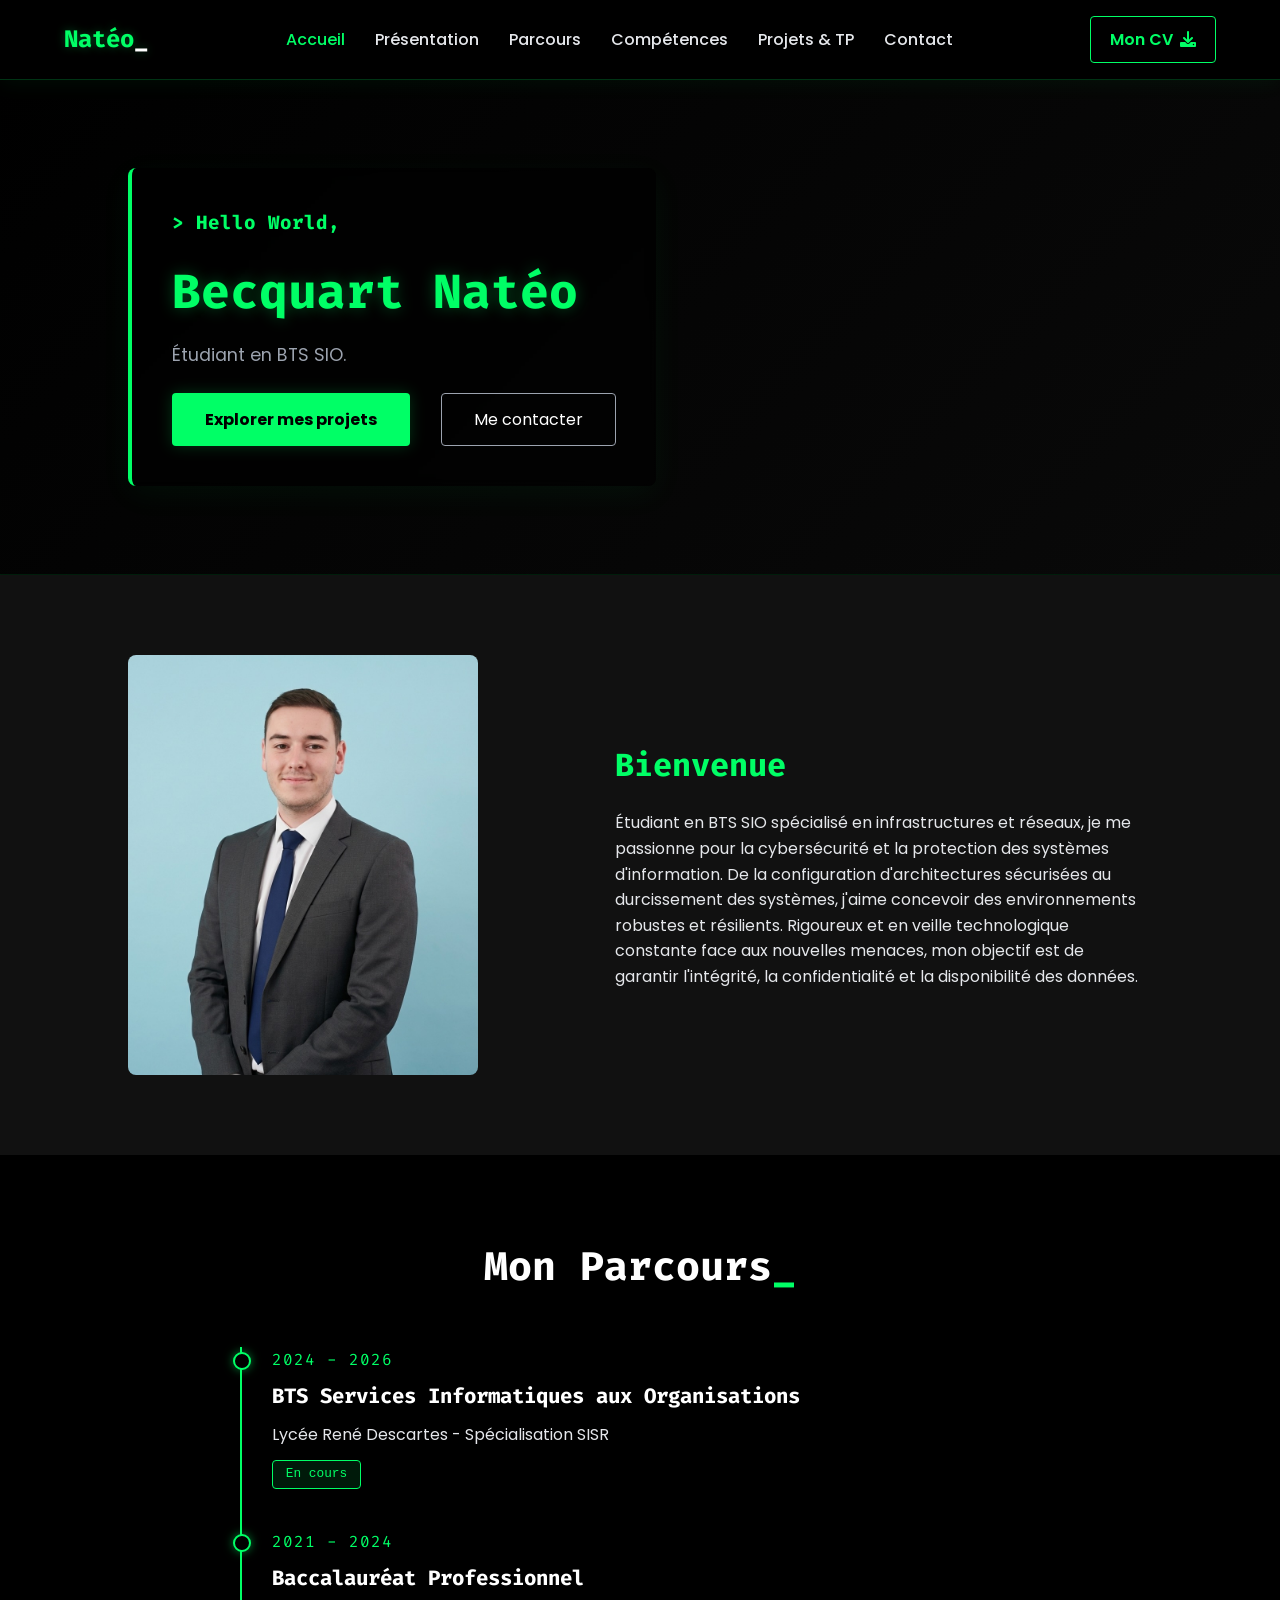
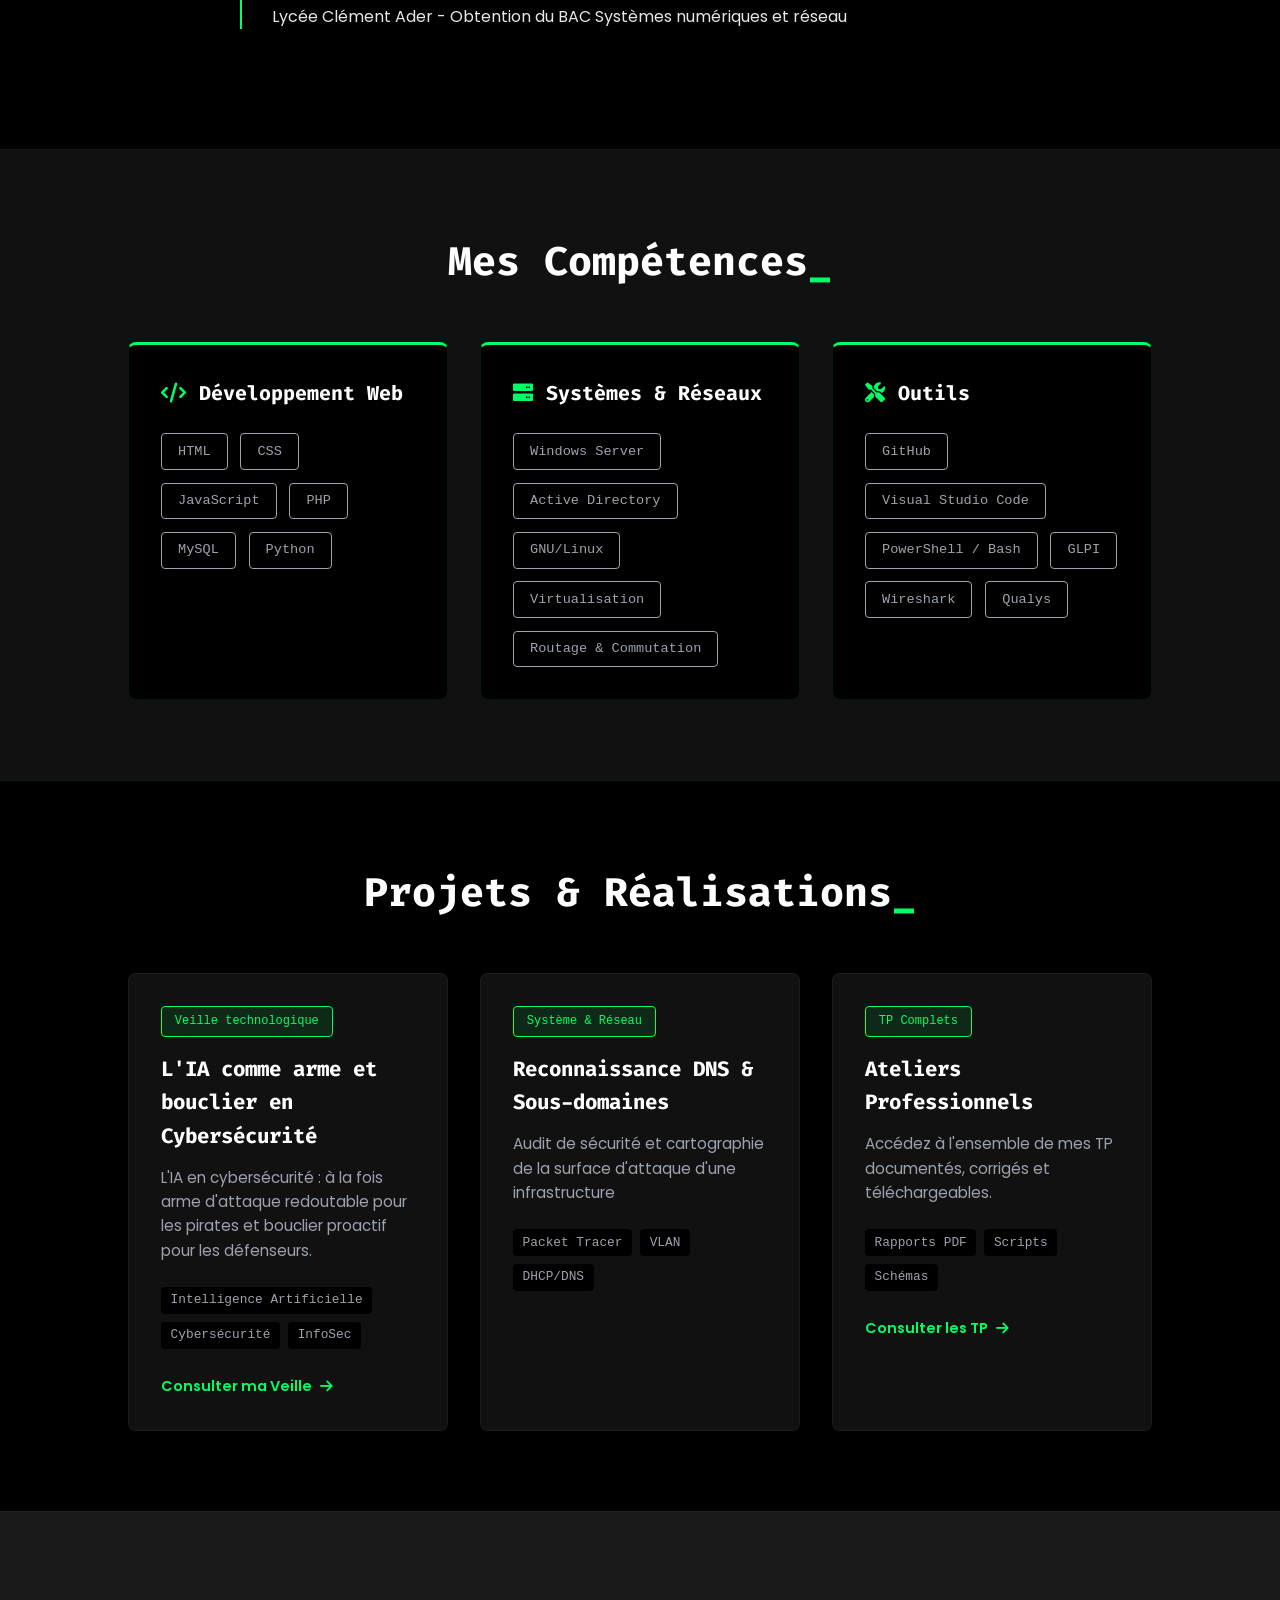
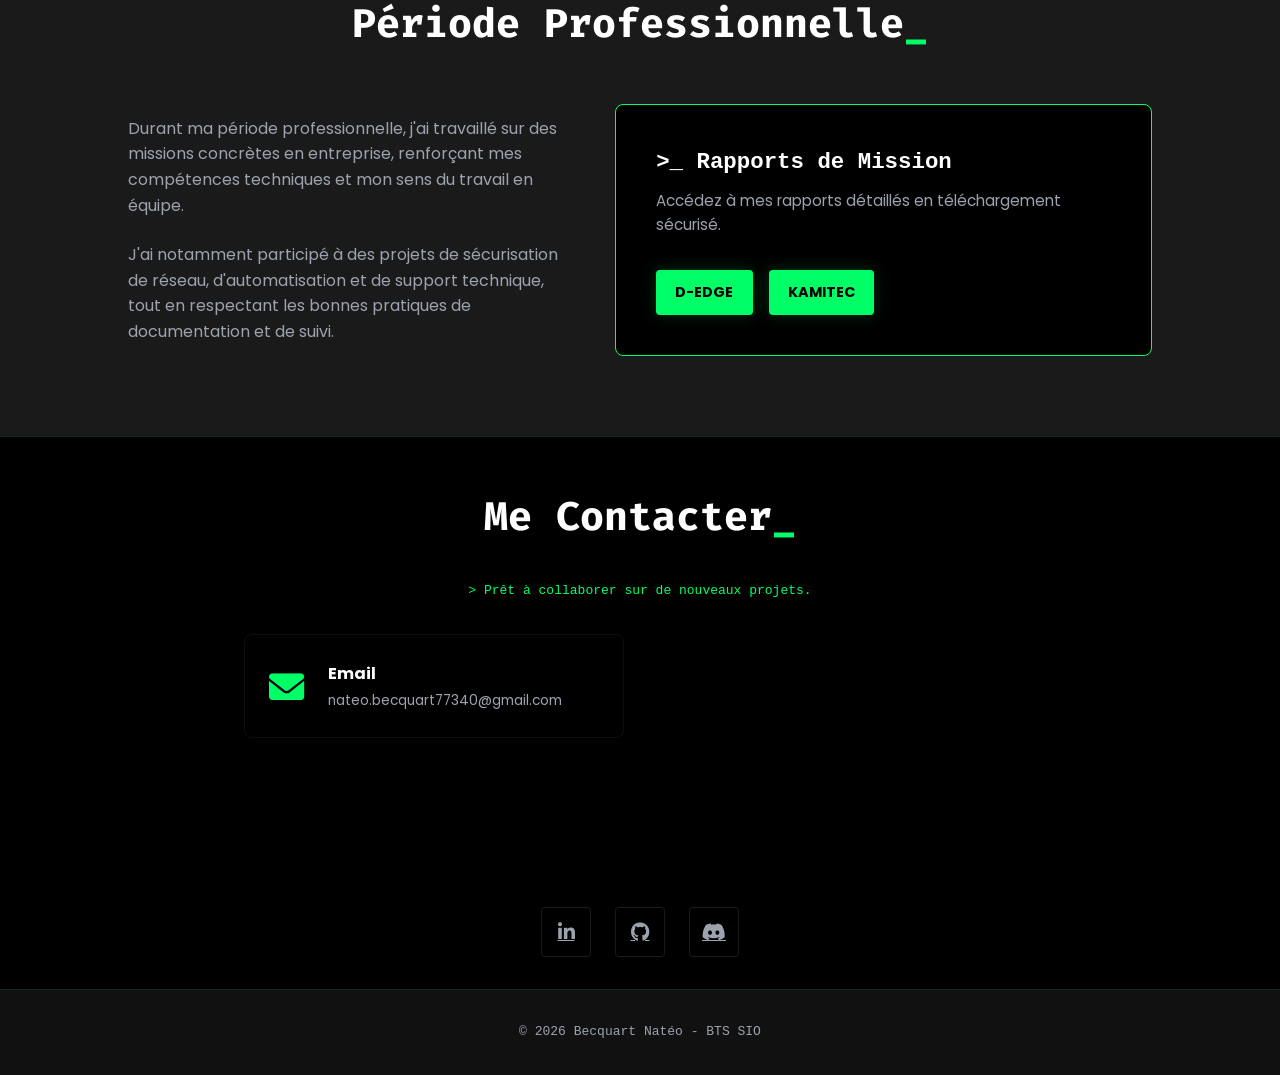
==== index.html @ 63cbccbf "Mise a jour11" ====
<!DOCTYPE html>
<html lang="fr">
<head>
    <meta charset="UTF-8">
    <meta name="viewport" content="width=device-width, initial-scale=1.0">
    <title>Natéo Becquart | Portfolio BTS SIO Cybersécurité</title>
    <meta name="description" content="Portfolio de Natéo Becquart, étudiant en BTS SIO SISR. Découvrez mes projets réseau, mes 17 TP de cybersécurité et ma veille technologique sur l'IA.">
    <meta name="keywords" content="Natéo Becquart, BTS SIO, SISR, Cybersécurité, Portfolio, Réseau, Informatique, Veille Technologique IA">

    <meta property="og:title" content="Natéo Becquart | Portfolio BTS SIO Cybersécurité">
    <meta property="og:description" content="Exploration de mes réalisations techniques en réseau et cybersécurité. 17 TPs documentés et veille technologique sur l'IA.">
    <meta property="og:type" content="website">
    <meta property="og:url" content="https://ton-pseudo.github.io/portfolio/">
    <meta property="og:image" content="https://ton-pseudo.github.io/portfolio/assets/preview-image.jpg">

    <meta name="twitter:card" content="summary_large_image">
    <meta name="twitter:title" content="Natéo Becquart | Portfolio BTS SIO">
    <meta name="twitter:description" content="Découvrez mon parcours en Cybersécurité et mes travaux pratiques SISR.">

    <link rel="icon" type="image/svg+xml" href="data:image/svg+xml,%3Csvg xmlns='http://www.w3.org/2000/svg' viewBox='0 0 100 100'%3E%3Crect width='100' height='100' rx='20' fill='%230a0a0a'/%3E%3Ctext x='10' y='70' font-family='monospace' font-size='60' fill='%2300ff66' font-weight='bold'%3E&gt;_%3C/text%3E%3C/svg%3E">

    <link rel="stylesheet" href="style.css">
    <link href="https://fonts.googleapis.com/css2?family=Poppins:wght@300;400;600&family=Fira+Code:wght@400;700&display=swap" rel="stylesheet">
    <link rel="stylesheet" href="https://cdnjs.cloudflare.com/ajax/libs/font-awesome/6.0.0/css/all.min.css">
</head>
<body>

    <header>
        <nav class="navbar">
            <div class="logo">Natéo<span class="cursor-blink">_</span></div>
            <ul class="nav-links">
                <li><a href="#home">Accueil</a></li>
                <li><a href="#presentation">Présentation</a></li>
                <li><a href="#parcours">Parcours</a></li>
                <li><a href="#competences">Compétences</a></li>
                <li><a href="#projets">Projets & TP</a></li>
                <li><a href="#contact">Contact</a></li>
            </ul>
            <a href="assets/mon_cv.pdf" class="btn-cv" target="_blank" download="Natéo_Becquart_CV.pdf">Mon CV <i class="fas fa-download"></i></a>
        </nav>

        <section id="home" class="hero">
            <div class="hero-content">
                <h2>> Hello World,</h2>
                <h1 class="accent-text" id="typewriter"></h1>
                <p>Étudiant en BTS SIO.</p>
                <div class="hero-actions" style="display: flex; align-items: center;">
                    <a href="#projets" class="btn-primary" style="border: 1px solid transparent; margin-right: 15px;">Explorer mes projets</a>
                    <a href="#contact" class="btn-outline">Me contacter</a>
                </div>
            </div>
        </section>
    </header>

    <section id="presentation" class="section presentation-section">
        <div class="presentation-container">
            <div class="presentation-image fade-in">
                <div class="image-wrapper">
                    <img src="photoportfolio.png" alt="Photo de profil">
                </div>
            </div>

            <div class="presentation-text fade-in">
                <h2>Bienvenue</h2>
                <p>Étudiant en BTS SIO spécialisé en infrastructures et réseaux, je me passionne pour la cybersécurité et la protection des systèmes d'information. De la configuration d'architectures sécurisées au durcissement des systèmes, j'aime concevoir des environnements robustes et résilients. Rigoureux et en veille technologique constante face aux nouvelles menaces, mon objectif est de garantir l'intégrité, la confidentialité et la disponibilité des données.</p>
            </div>
        </div>
    </section>

    <section id="parcours" class="section bg-dark-theme">
        <h2 class="section-title text-white">Mon Parcours</h2>
        <div class="timeline">
            <div class="timeline-item fade-in">
                <div class="timeline-date">2024 - 2026</div>
                <div class="timeline-content">
                    <h3>BTS Services Informatiques aux Organisations</h3>
                    <p>Lycée René Descartes - Spécialisation SISR</p>
                    <span class="timeline-badge">En cours</span>
                </div>
            </div>
            <div class="timeline-item fade-in">
                <div class="timeline-date">2021 - 2024</div>
                <div class="timeline-content">
                    <h3>Baccalauréat Professionnel</h3>
                    <p>Lycée Clément Ader - Obtention du BAC Systèmes numériques et réseau</p>
                </div>
            </div>
        </div>
    </section>

    <section id="competences" class="section bg-light">
        <h2 class="section-title">Mes Compétences</h2>

        <div class="skills-categories">
            <div class="skill-category fade-in">
                <h3 class="category-title"><i class="fas fa-code"></i> Développement Web</h3>
                <div class="skills-list">
                    <span class="skill-tag">HTML</span>
                    <span class="skill-tag">CSS</span>
                    <span class="skill-tag">JavaScript</span>
                    <span class="skill-tag">PHP</span>
                    <span class="skill-tag">MySQL</span>
                    <span class="skill-tag">Python</span>
                </div>
            </div>

            <div class="skill-category fade-in">
                <h3 class="category-title"><i class="fas fa-server"></i> Systèmes & Réseaux</h3>
                <div class="skills-list">
                    <span class="skill-tag">Windows Server</span>
                    <span class="skill-tag">Active Directory</span>
                    <span class="skill-tag">GNU/Linux</span>
                    <span class="skill-tag">Virtualisation</span>
                    <span class="skill-tag">Routage & Commutation</span>
                </div>
            </div>

            <div class="skill-category fade-in">
                <h3 class="category-title"><i class="fas fa-tools"></i> Outils</h3>
                <div class="skills-list">
                    <span class="skill-tag">GitHub</span>
                    <span class="skill-tag">Visual Studio Code</span>
                    <span class="skill-tag">PowerShell / Bash</span>
                    <span class="skill-tag">GLPI</span>
                    <span class="skill-tag">Wireshark</span>
                    <span class="skill-tag">Qualys</span>
                </div>
            </div>
        </div>
    </section>

    <section id="projets" class="section bg-dark-theme">
        <h2 class="section-title text-white">Projets & Réalisations</h2>

        <div class="projects-grid">
            <div class="project-card fade-in">
                <div class="project-badge">Veille technologique</div>
                <div class="project-info">
                    <h3>L'IA comme arme et bouclier en Cybersécurité</h3>
                    <p>L'IA en cybersécurité : à la fois arme d'attaque redoutable pour les pirates et bouclier proactif pour les défenseurs.</p>
                    <div class="project-tech">
                        <span>Intelligence Artificielle</span>
                        <span>Cybersécurité</span>
                        <span>InfoSec</span>
                    </div>
                    <a href="veille.html" class="project-link">Consulter ma Veille <i class="fas fa-arrow-right"></i></a>
                </div>
            </div>

            <div class="project-card fade-in">
                <div class="project-badge">Système & Réseau</div>
                <div class="project-info">
                    <h3>Reconnaissance DNS & Sous-domaines</h3>
                    <p>Audit de sécurité et cartographie de la surface d'attaque d'une infrastructure</p>
                    <div class="project-tech">
                        <span>Packet Tracer</span>
                        <span>VLAN</span>
                        <span>DHCP/DNS</span>
                    </div>
                </div>
            </div>

            <div class="project-card fade-in">
                <div class="project-badge">TP Complets</div>
                <div class="project-info">
                    <h3>Ateliers Professionnels</h3>
                    <p>Accédez à l'ensemble de mes TP documentés, corrigés et téléchargeables.</p>
                    <div class="project-tech">
                        <span>Rapports PDF</span>
                        <span>Scripts</span>
                        <span>Schémas</span>
                    </div>
                    <a href="tps.html" class="project-link">Consulter les TP <i class="fas fa-arrow-right"></i></a>
                </div>
            </div>
        </div>
    </section>

    <section id="periode-professionnelle" class="section bg-light" style="background-color: #1a1a1a;">
        <h2 class="section-title text-white">Période Professionnelle</h2>

        <div class="presentation-container" style="align-items: stretch;">

            <div class="presentation-text fade-in" style="display: flex; flex-direction: column; justify-content: center;">
                <p style="color: var(--text-light); margin-bottom: 1.5rem;">Durant ma période professionnelle, j'ai travaillé sur des missions concrètes en entreprise, renforçant mes compétences techniques et mon sens du travail en équipe.</p>
                <p style="color: var(--text-light);">J'ai notamment participé à des projets de sécurisation de réseau, d'automatisation et de support technique, tout en respectant les bonnes pratiques de documentation et de suivi.</p>
            </div>

            <div class="project-card fade-in" style="background: var(--primary-dark); border-color: var(--accent-color); display: flex; flex-direction: column; justify-content: center; padding: 2.5rem;">
                <h3 style="color: var(--white); font-size: 1.4rem; margin-bottom: 0.5rem; font-family: monospace;">>_ Rapports de Mission</h3>
                <p style="color: var(--text-light); margin-bottom: 2rem; font-size: 0.95rem;">Accédez à mes rapports détaillés en téléchargement sécurisé.</p>

                <div style="display: flex; gap: 1rem; flex-wrap: wrap;">
                    <a href="assets/rapport_reseau.pdf" class="btn-primary" target="_blank" download="Rapport_Reseau.pdf" style="margin: 0; padding: 0.7rem 1.2rem; font-size: 0.9rem;">D-EDGE</a>
                    <a href="assets/rapport_cyber.pdf" class="btn-primary" target="_blank" download="Rapport_Cyber.pdf" style="margin: 0; padding: 0.7rem 1.2rem; font-size: 0.9rem;">KAMITEC</a>
                </div>
            </div>

        </div>
    </section>

   <section id="contact" class="section bg-dark-theme" style="padding-top: 3rem; padding-bottom: 2rem;">
        <h2 class="section-title" style="margin-bottom: 2rem;">Me Contacter</h2>
        <div class="contact-container fade-in">
            <p class="contact-subtitle" style="margin-bottom: 2rem;">> Prêt à collaborer sur de nouveaux projets.</p>

            <div class="contact-content" style="display: flex; justify-content: center; flex-wrap: wrap; gap: 2rem; margin-bottom: 2rem;">

                <div class="contact-item fade-in" style="flex: 1 1 300px; max-width: 380px; padding: 1.5rem; display: flex; align-items: center; text-align: left; gap: 1.5rem;">
                    <i class="fas fa-envelope" style="margin: 0; font-size: 2.2rem; flex-shrink: 0;"></i>
                    <div style="min-width: 0;">
                        <h4 style="margin-bottom: 0.2rem;">Email</h4>
                        <a href="mailto:nateo.becquart77340@gmail.com" class="email-link" style="font-size: 0.85rem; word-break: break-all; display: block;">nateo.becquart77340@gmail.com</a>
                    </div>
                </div>

                <div class="contact-item fade-in" style="flex: 1 1 300px; max-width: 380px; padding: 1.5rem; display: flex; align-items: center; text-align: left; gap: 1.5rem;">
                    <i class="fas fa-phone" style="margin: 0; font-size: 2.2rem; flex-shrink: 0;"></i>
                    <div style="min-width: 0;">
                        <h4 style="margin-bottom: 0.2rem;">Téléphone</h4>
                        <p style="margin: 0;">06.52.92.81.32</p>
                    </div>
                </div>

                <div class="contact-item fade-in" style="flex: 1 1 300px; max-width: 380px; padding: 1.5rem; display: flex; align-items: center; text-align: left; gap: 1.5rem;">
                    <i class="fas fa-map-marker-alt" style="margin: 0; font-size: 2.2rem; flex-shrink: 0;"></i>
                    <div style="min-width: 0;">
                        <h4 style="margin-bottom: 0.2rem;">Localisation</h4>
                        <p style="margin: 0;">Paris</p>
                    </div>
                </div>

            </div>

            <div class="socials">
                <a href="https://www.linkedin.com/in/nat%C3%A9o-becquart-98835b27a/" class="social-link" title="LinkedIn" target="_blank"><i class="fab fa-linkedin-in"></i></a>
                <a href="https://github.com/NaterorX" class="social-link" title="GitHub" target="_blank"><i class="fab fa-github"></i></a>
                <a href="#" class="social-link" title="Discord" target="_blank"><i class="fab fa-discord"></i></a>
            </div>
        </div>
    </section>

    <footer class="bg-light" style="padding: 2rem; text-align: center; border-top: 1px solid rgba(0,255,102,0.1);">
        <p style="margin: 0; font-family: monospace; color: var(--text-light);">&copy; 2026 Becquart Natéo - BTS SIO</p>
    </footer>

    <script src="script.js"></script>
</body>
</html>
---- style.css ----
/* Variables - Thème Hacker / IT */
:root {
    --primary-color: #0a0a0a; /* Noir presque pur */
    --primary-dark: #000000;  /* Noir pur */
    --accent-color: #00ff66;   /* Vert Matrix/Néon */
    --accent-bright: #10b981;  /* Vert Émeraude */
    --text-color: #e5e7eb;     /* Blanc cassé (reposant) */
    --text-light: #9ca3af;     /* Gris clair */
    --bg-light: #111111;       /* Gris très foncé pour séparer les sections */
    --white: #ffffff;
    --success: #059669;
}

* {
    margin: 0;
    padding: 0;
    box-sizing: border-box;
    scroll-behavior: smooth;
}

body {
    font-family: 'Poppins', sans-serif;
    color: var(--text-color);
    line-height: 1.6;
    background: var(--primary-dark);
}

h1, h2, h3, .logo, .accent-text, .timeline-date {
    font-family: 'Fira Code', 'Courier New', monospace; /* Police code pour les titres */
}

/* Navbar */
.navbar {
    display: flex;
    justify-content: space-between;
    align-items: center;
    padding: 1rem 5%;
    background: rgba(0, 0, 0, 0.9);
    position: sticky;
    top: 0;
    z-index: 1000;
    box-shadow: 0 4px 20px rgba(0, 255, 102, 0.05);
    border-bottom: 1px solid rgba(0, 255, 102, 0.2);
    backdrop-filter: blur(10px);
    animation: slideDown 0.5s ease-out;
}

@keyframes slideDown {
    from { opacity: 0; transform: translateY(-20px); }
    to { opacity: 1; transform: translateY(0); }
}

.logo {
    font-weight: 700;
    font-size: 1.5rem;
    color: var(--accent-color);
    text-shadow: 0 0 10px rgba(0, 255, 102, 0.3);
}

.cursor-blink {
    color: var(--white);
    animation: blink 1s step-end infinite;
}
@keyframes blink { 50% { opacity: 0; } }

.nav-links {
    list-style: none;
    display: flex;
    gap: 30px;
}

.nav-links a {
    text-decoration: none;
    color: var(--text-color);
    font-weight: 500;
    transition: color 0.3s;
    position: relative;
    padding-bottom: 5px;
}

.nav-links a::after {
    content: '';
    position: absolute;
    bottom: 0;
    left: 0;
    width: 0;
    height: 2px;
    background: var(--accent-color);
    transition: width 0.3s ease;
    box-shadow: 0 0 8px var(--accent-color);
}

.nav-links a:hover { color: var(--accent-color); }
.nav-links a:hover::after { width: 100%; }

.btn-cv {
    background: transparent;
    color: var(--accent-color);
    padding: 0.6rem 1.2rem;
    border-radius: 4px;
    border: 1px solid var(--accent-color);
    text-decoration: none;
    font-weight: 600;
    transition: all 0.3s;
    display: inline-flex;
    align-items: center;
    gap: 0.4rem;
}

.btn-cv:hover {
    background: rgba(0, 255, 102, 0.1);
    box-shadow: 0 0 15px rgba(0, 255, 102, 0.4);
}

/* Small variant used for compact header buttons */
.btn-cv.btn-small {
    padding: 0.3rem 0.8rem;
    font-size: 0.85rem;
}

/* Hero Section */
.hero {
    min-height: 55vh; /* Réduit pour être moins imposant */
    display: flex;
    justify-content: flex-start;
    align-items: center;
    padding-left: 10%;
    background: linear-gradient(135deg, rgba(0,0,0,0.9), rgba(10,10,10,0.95)) no-repeat,
                url('data:image/svg+xml,<svg xmlns="http://www.w3.org/2000/svg" viewBox="0 0 1200 600"><defs><pattern id="grid" width="40" height="40" patternUnits="userSpaceOnUse"><path d="M 40 0 L 0 0 0 40" fill="none" stroke="rgba(0,255,102,0.05)" stroke-width="0.5"/></pattern></defs><rect width="1200" height="600" fill="url(%23grid)"/></svg>');
    position: relative;
    border-bottom: 1px solid rgba(0, 255, 102, 0.1);
}

.hero-content {
    max-width: 700px;
    background: rgba(0, 0, 0, 0.6);
    padding: 2.5rem; /* Ajusté légèrement */
    border-radius: 8px;
    border-left: 4px solid var(--accent-color);
    box-shadow: 0 8px 32px rgba(0, 255, 102, 0.05);
    backdrop-filter: blur(5px);
    animation: fadeInUp 0.8s ease-out;
}

@keyframes fadeInUp {
    from { opacity: 0; transform: translateY(40px); }
    to { opacity: 1; transform: translateY(0); }
}

.hero h1 { font-size: 3rem; margin-bottom: 0.6rem; font-weight: 700; color: var(--white); min-height: 1.2em;}
.hero h2 { font-size: 1.2rem; color: var(--accent-color); margin-bottom: 1rem; }
.hero p { color: var(--text-light); margin-bottom: 1.5rem; font-size: 1.1rem; }
.accent-text { color: var(--accent-color) !important; text-shadow: 0 0 15px rgba(0,255,102,0.3); }

.hero-actions { display: flex; gap: 1rem; align-items: center; flex-wrap: wrap;}

.btn-primary {
    display: inline-block;
    background: var(--accent-color);
    color: var(--primary-dark);
    padding: 0.8rem 2rem;
    border-radius: 4px;
    text-decoration: none;
    font-weight: 700;
    border: none;
    transition: all 0.3s ease;
    box-shadow: 0 0 15px rgba(0, 255, 102, 0.2);
}

.btn-primary:hover {
    box-shadow: 0 0 25px rgba(0, 255, 102, 0.5);
    background: var(--white);
    transform: translateY(-2px);
}

.btn-outline {
    display: inline-block;
    padding: 0.8rem 2rem;
    border-radius: 4px;
    color: var(--white);
    text-decoration: none;
    border: 1px solid var(--text-light);
    transition: all 0.3s ease;
}

.btn-outline:hover {
    border-color: var(--accent-color);
    color: var(--accent-color);
}

/* Sections Global */
.section { padding: 5rem 10%; transition: all 0.3s ease; }
.bg-light { background: var(--bg-light); border-top: 1px solid rgba(0,255,102,0.05); border-bottom: 1px solid rgba(0,255,102,0.05);}
.bg-dark-theme { background: var(--primary-dark); }
.bg-dark-contact { background: var(--bg-light); }

.text-white { color: var(--white); }
.section-title {
    text-align: center;
    margin-bottom: 3rem;
    font-size: 2.5rem;
    color: var(--white);
    font-weight: 700;
}
.section-title::after {
    content: '_';
    color: var(--accent-color);
    animation: blink 1s step-end infinite;
}

/* Presentation Section */
.presentation-section { background: var(--bg-light); }
.presentation-container {
    display: grid;
    grid-template-columns: 0.9fr 1.1fr;
    gap: 3rem;
    align-items: center;
    max-width: 1100px;
    margin: 0 auto;
}
.image-wrapper {
    position: relative;
    border-radius: 8px;
    overflow: hidden;
    aspect-ratio: 5/6;
    max-width: 350px;
}
.image-wrapper img {
    width: 100%;
    height: 100%;
    object-fit: cover;
    display: block;
}

.presentation-text h2 { font-size: 2rem; color: var(--accent-color); margin-bottom: 1.2rem; }

/* Timeline (Parcours) */
.timeline {
    border-left: 2px solid var(--accent-color);
    margin-left: 20px;
    padding-left: 30px;
    position: relative;
    max-width: 800px;
    margin: 0 auto;
}
.timeline-item { margin-bottom: 2.5rem; position: relative; transition: all 0.3s ease; }
.timeline-item:hover { transform: translateX(10px); }
.timeline-item::before {
    content: '';
    width: 14px;
    height: 14px;
    background: var(--primary-dark);
    border: 2px solid var(--accent-color);
    border-radius: 50%;
    position: absolute;
    left: -39px;
    top: 5px;
    transition: all 0.3s ease;
    box-shadow: 0 0 10px rgba(0, 255, 102, 0.5);
}
.timeline-item:hover::before { background: var(--accent-color); box-shadow: 0 0 20px rgba(0, 255, 102, 0.8); }
.timeline-date { color: var(--accent-color); font-size: 1rem; letter-spacing: 1px; }
.timeline-content h3 { color: var(--white); margin: 0.5rem 0; font-size: 1.3rem; }
.timeline-badge { display: inline-block; background: rgba(0,255,102,0.1); color: var(--accent-color); border: 1px solid var(--accent-color); padding: 0.2rem 0.8rem; border-radius: 4px; font-size: 0.8rem; margin-top: 0.8rem; font-family: monospace;}

/* Competences - Categories */
.skills-categories { display: grid; grid-template-columns: repeat(auto-fit, minmax(300px, 1fr)); gap: 2rem; }
.skill-category {
    background: var(--primary-dark);
    padding: 2rem;
    border-radius: 8px;
    border: 1px solid rgba(0, 255, 102, 0.1);
    border-top: 3px solid var(--accent-color);
    transition: all 0.3s ease;
}
.skill-category:hover { transform: translateY(-5px); box-shadow: 0 10px 30px rgba(0, 255, 102, 0.1); border-color: rgba(0,255,102,0.3); }
.category-title { color: var(--white); font-size: 1.25rem; margin-bottom: 1.5rem; display: flex; align-items: center; gap: 0.8rem; }
.category-title i { color: var(--accent-color); }
.skills-list { display: flex; flex-wrap: wrap; gap: 0.8rem; }
.skill-tag {
    background: transparent;
    color: var(--text-light);
    padding: 0.4rem 1rem;
    border-radius: 4px;
    font-size: 0.85rem;
    border: 1px solid var(--text-light);
    transition: all 0.3s ease;
    font-family: monospace;
}
.skill-tag:hover {
    background: rgba(0, 255, 102, 0.1);
    color: var(--accent-color);
    border-color: var(--accent-color);
    box-shadow: 0 0 10px rgba(0,255,102,0.2);
}

/* Projets */
.projects-grid { display: grid; grid-template-columns: repeat(auto-fit, minmax(300px, 1fr)); gap: 2rem; }
.project-card {
    background: var(--bg-light);
    padding: 2rem;
    border-radius: 8px;
    border: 1px solid rgba(255,255,255,0.05);
    transition: all 0.3s ease;
}
.project-card:hover { border-color: var(--accent-color); box-shadow: 0 10px 30px rgba(0, 255, 102, 0.1); transform: translateY(-5px); }
.project-badge {
    display: inline-block;
    background: rgba(0,255,102,0.1);
    color: var(--accent-color);
    padding: 0.3rem 0.8rem;
    border-radius: 4px;
    font-size: 0.75rem;
    font-family: monospace;
    margin-bottom: 1rem;
    border: 1px solid var(--accent-color);
}
.project-info h3 { font-size: 1.3rem; margin-bottom: 0.8rem; color: var(--white); }
.project-info p { color: var(--text-light); margin-bottom: 1.5rem; font-size: 0.95rem; }
.project-tech { display: flex; flex-wrap: wrap; gap: 0.5rem; margin-bottom: 1.5rem; }
.project-tech span { color: var(--text-light); font-size: 0.8rem; font-family: monospace; background: var(--primary-dark); padding: 0.2rem 0.6rem; border-radius: 4px;}
.project-link { color: var(--accent-color); text-decoration: none; font-weight: 600; font-size: 0.9rem; display: inline-flex; align-items: center; gap: 0.5rem; transition: all 0.3s ease; }
.project-link:hover { text-shadow: 0 0 8px var(--accent-color); transform: translateX(5px); }

/* Période Professionnelle */
.periode-grid {
    display: grid;
    grid-template-columns: 1.5fr 1fr;
    gap: 2.5rem;
    align-items: start;
    max-width: 1100px;
    margin: 0 auto;
}

.periode-left p {
    color: var(--text-light);
    margin-bottom: 1.2rem;
    line-height: 1.7;
}

.periode-right { display: flex; justify-content: center; }
.periode-card {
    padding: 1.8rem;
    background: var(--primary-dark);
    border-radius: 10px;
    border: 1px solid rgba(255,255,255,0.08);
    box-shadow: 0 10px 30px rgba(0, 255, 102, 0.08);
    max-width: 420px;
    width: 100%;
}
.periode-card h3 { margin-bottom: 0.6rem; color: var(--white); }
.periode-card p { margin-bottom: 1.2rem; color: var(--text-light); }
.rapport-links {
    display: flex;
    flex-direction: column;
    gap: 0.8rem;
}
.rapport-links .download-btn {
    width: 100%;
    justify-content: center;
}

/* Contact */
.contact-container { max-width: 900px; margin: 0 auto; text-align: center; }
.contact-subtitle { font-family: monospace; color: var(--accent-color); margin-bottom: 3rem; }
.contact-content { display: grid; grid-template-columns: repeat(auto-fit, minmax(200px, 1fr)); gap: 2rem; margin-bottom: 3rem; }
.contact-item { padding: 2rem; background: var(--primary-dark); border-radius: 8px; border: 1px solid rgba(255,255,255,0.05); transition: 0.3s; }
.contact-item:hover { border-color: var(--accent-color); box-shadow: 0 0 20px rgba(0,255,102,0.1); }
.contact-item i { font-size: 2rem; color: var(--accent-color); margin-bottom: 1rem; }
.contact-item h4 { color: var(--white); margin-bottom: 0.5rem; }
.contact-item p, .contact-item a { color: var(--text-light); }
.email-link { text-decoration: none; transition: 0.3s; }
.email-link:hover { color: var(--accent-color); }

.socials { display: flex; justify-content: center; gap: 1.5rem; }
.social-link {
    display: flex; align-items: center; justify-content: center;
    width: 50px; height: 50px; border-radius: 4px;
    background: var(--primary-dark); color: var(--text-light);
    border: 1px solid rgba(255,255,255,0.1); transition: all 0.3s ease; font-size: 1.2rem;
}
.social-link:hover { color: var(--primary-dark); background: var(--accent-color); border-color: var(--accent-color); box-shadow: 0 0 15px rgba(0,255,102,0.5); transform: translateY(-5px); }

/* Footer */
footer {
    text-align: center;
    padding: 0.6rem 5%;
    background: transparent; /* inherit from section/bg-* */
    color: var(--text-light);
    font-family: monospace;
    border-top: 1px solid rgba(0,255,102,0.1);
    min-height: 44px;
    display: flex;
    align-items: center;
    justify-content: center;
}

/* Animation Classes */
.fade-in { opacity: 0; transform: translateY(30px); transition: opacity 0.6s ease-out, transform 0.6s ease-out; }
.fade-in.visible { opacity: 1; transform: translateY(0); }

/* Scrollbar Custom */
::-webkit-scrollbar { width: 8px; }
::-webkit-scrollbar-track { background: var(--primary-dark); }
::-webkit-scrollbar-thumb { background: #333; border-radius: 4px; }
::-webkit-scrollbar-thumb:hover { background: var(--accent-color); }

/* Responsive */
@media (max-width: 1024px) {
    .presentation-container { grid-template-columns: 1fr; text-align: center; }
    .image-wrapper { margin: 0 auto; }
    .timeline { padding-left: 20px; }
}
@media (max-width: 768px) {
    .navbar { flex-wrap: wrap; justify-content: center; gap: 1rem; }
    .nav-links { width: 100%; justify-content: center; font-size: 0.9rem; flex-wrap: wrap; gap: 15px;}
    .hero { padding: 5rem 5%; text-align: center; justify-content: center; }
    .hero-content { border-left: none; border-top: 4px solid var(--accent-color); padding: 2rem 1.5rem; }
    .hero h1 { font-size: 2rem; }
    .hero-actions { justify-content: center; }
    .section { padding: 4rem 5%; }
}
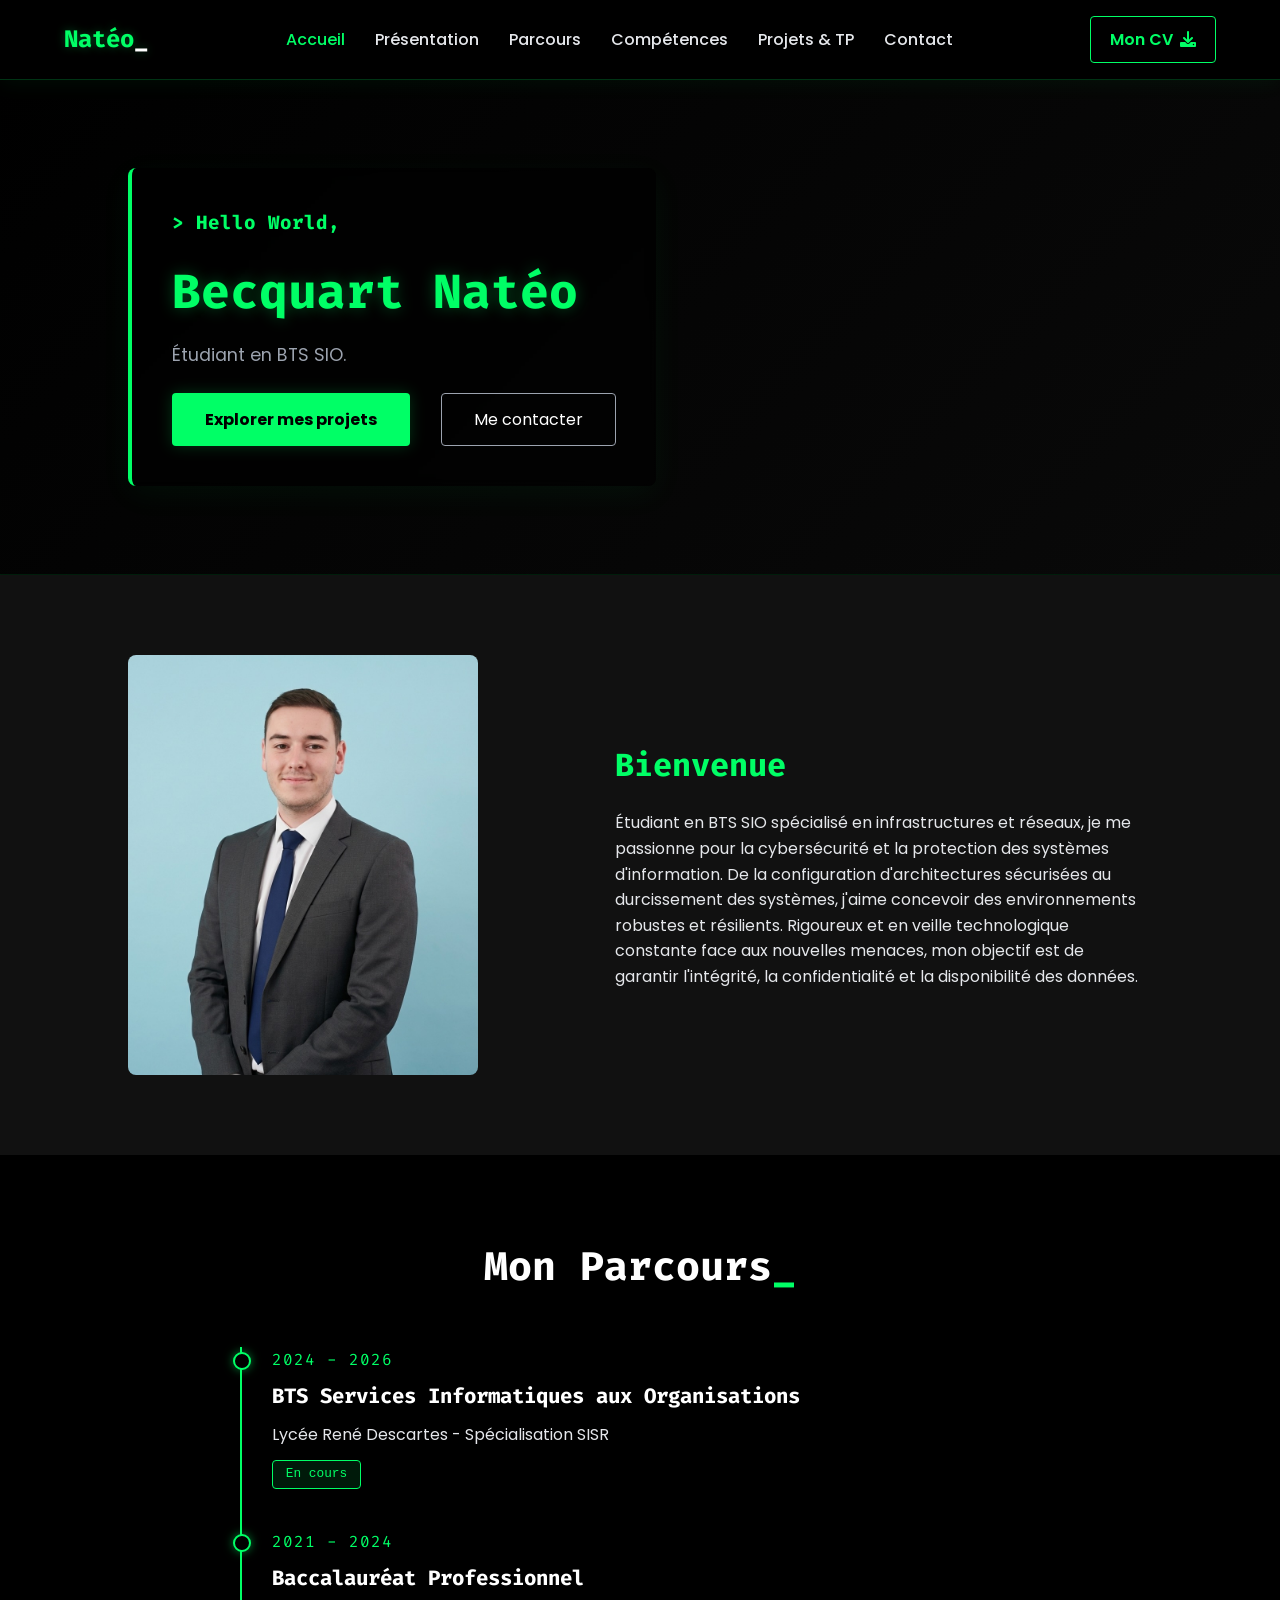
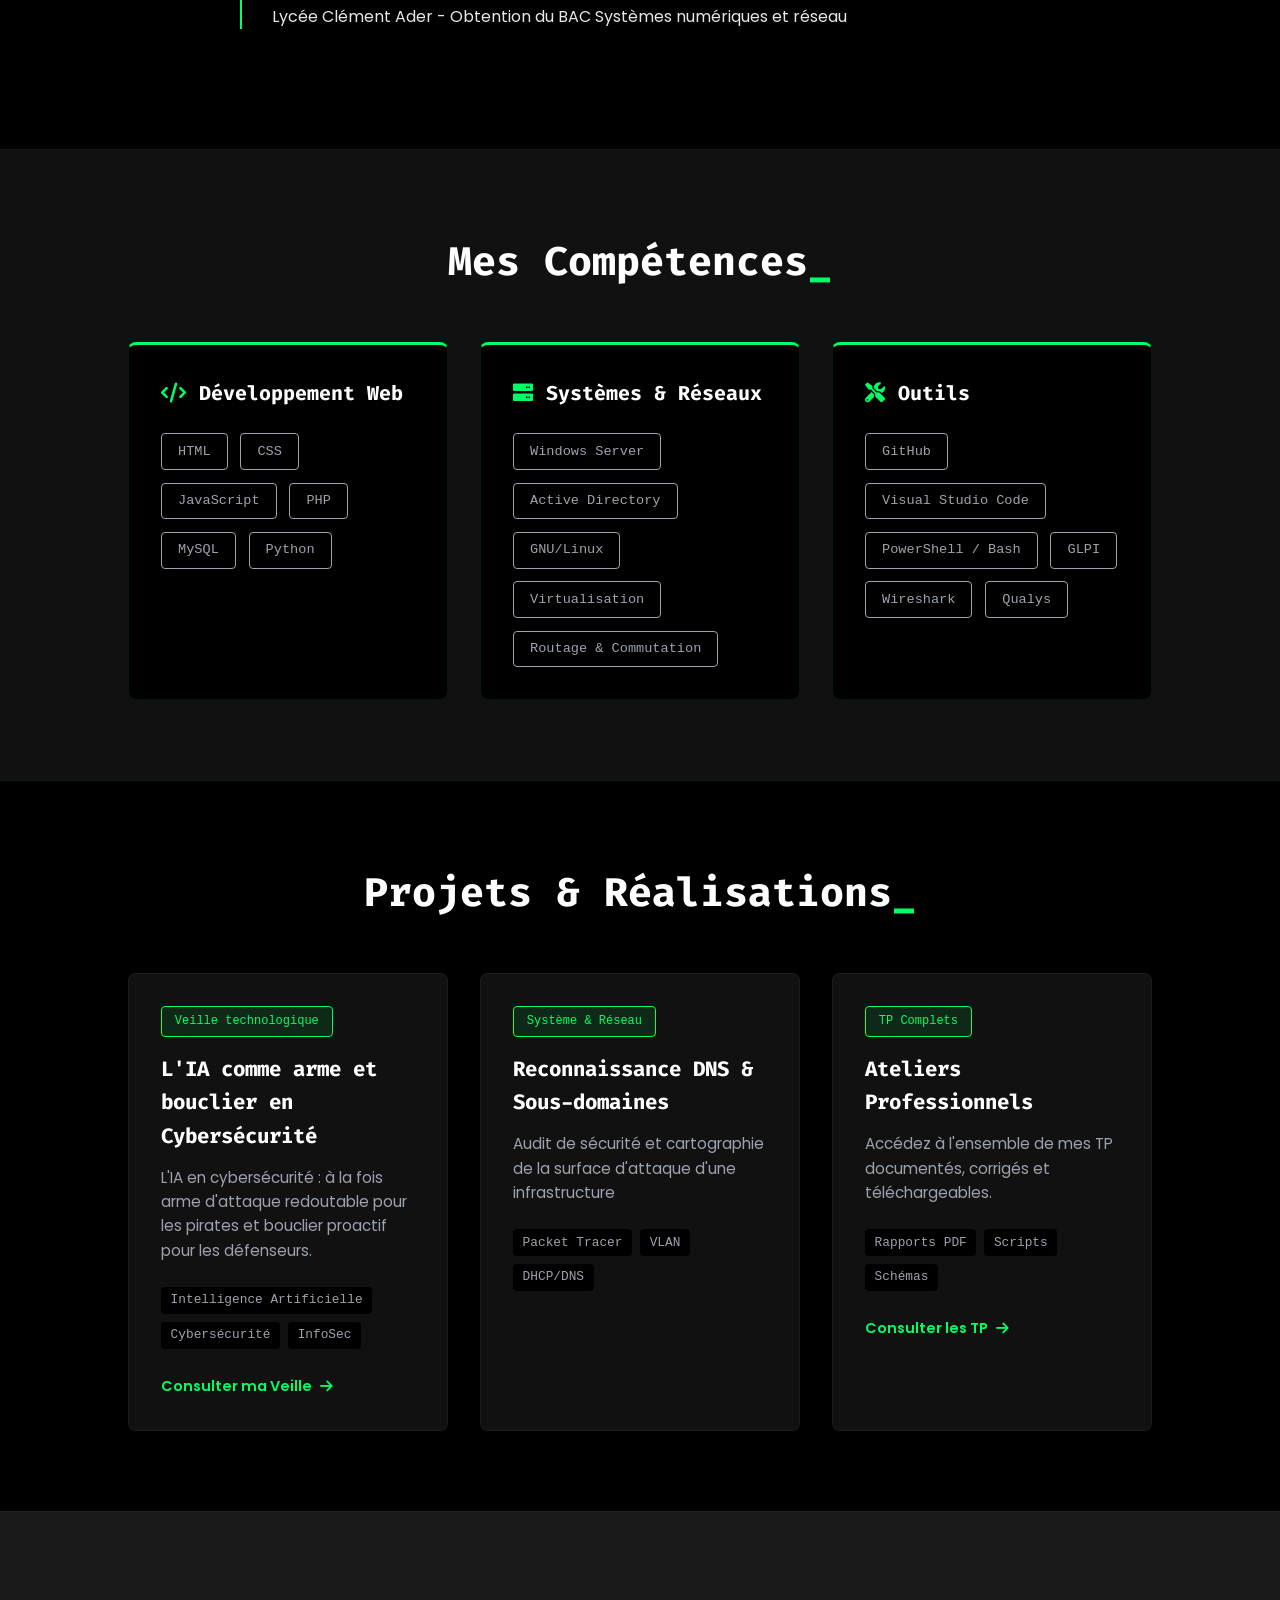
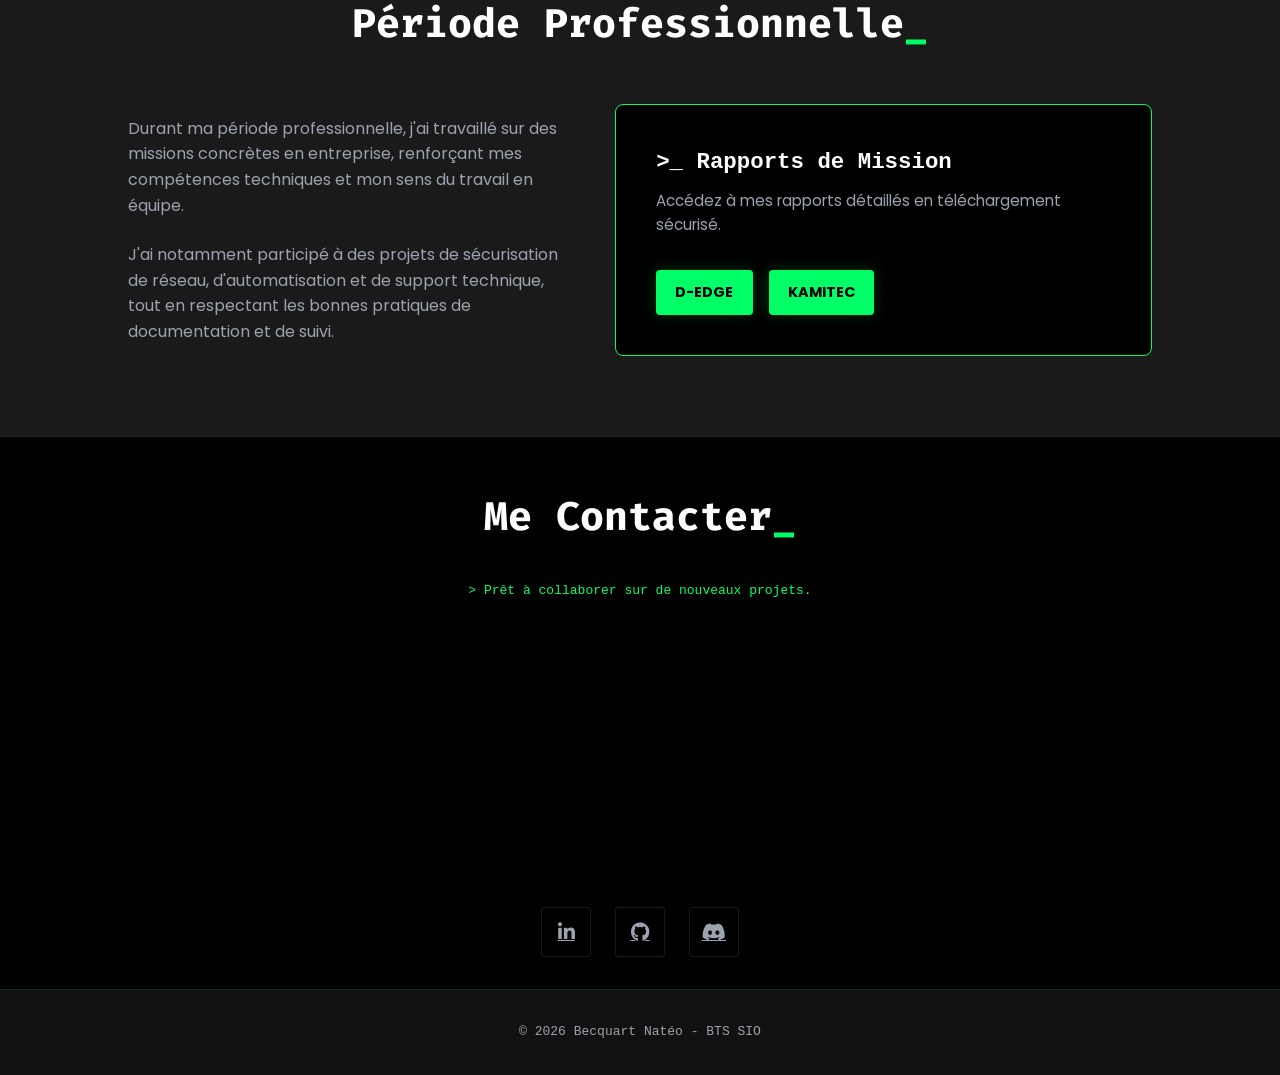
==== commit 5fbb5e21: "update" ====
--- a/index.html
+++ b/index.html
@@ -1,23 +1,24 @@
 <!DOCTYPE html>
 <html lang="fr">
 <head>
-    <meta charset="UTF-8">
+<meta charset="UTF-8">
     <meta name="viewport" content="width=device-width, initial-scale=1.0">
     <title>Natéo Becquart | Portfolio BTS SIO Cybersécurité</title>
-    <meta name="description" content="Portfolio de Natéo Becquart, étudiant en BTS SIO SISR. Découvrez mes projets réseau, mes 17 TP de cybersécurité et ma veille technologique sur l'IA.">
+
+    <meta name="description" content="Étudiant en BTS SIO SISR spécialisé en cybersécurité. Consultez mes réalisations techniques : administration de serveurs Linux/Windows, conception réseau Cisco et veille sur l'IA.">
     <meta name="keywords" content="Natéo Becquart, BTS SIO, SISR, Cybersécurité, Portfolio, Réseau, Informatique, Veille Technologique IA">
 
     <meta property="og:title" content="Natéo Becquart | Portfolio BTS SIO Cybersécurité">
-    <meta property="og:description" content="Exploration de mes réalisations techniques en réseau et cybersécurité. 17 TPs documentés et veille technologique sur l'IA.">
+    <meta property="og:description" content="Étudiant en BTS SIO SISR spécialisé en cybersécurité. Consultez mes réalisations techniques : administration de serveurs Linux/Windows, conception réseau Cisco et veille sur l'IA.">
     <meta property="og:type" content="website">
-    <meta property="og:url" content="https://ton-pseudo.github.io/portfolio/">
-    <meta property="og:image" content="https://ton-pseudo.github.io/portfolio/assets/preview-image.jpg">
+    <meta property="og:url" content="https://naterorx.github.io/portfolio/">
+    <meta property="og:image" content="https://naterorx.github.io/portfolio/assets/preview-image.jpg">
 
     <meta name="twitter:card" content="summary_large_image">
     <meta name="twitter:title" content="Natéo Becquart | Portfolio BTS SIO">
-    <meta name="twitter:description" content="Découvrez mon parcours en Cybersécurité et mes travaux pratiques SISR.">
-
-    <link rel="icon" type="image/svg+xml" href="data:image/svg+xml,%3Csvg xmlns='http://www.w3.org/2000/svg' viewBox='0 0 100 100'%3E%3Crect width='100' height='100' rx='20' fill='%230a0a0a'/%3E%3Ctext x='10' y='70' font-family='monospace' font-size='60' fill='%2300ff66' font-weight='bold'%3E&gt;_%3C/text%3E%3C/svg%3E">
+    <meta name="twitter:description" content="Étudiant en BTS SIO SISR spécialisé en cybersécurité. Consultez mes réalisations techniques : administration de serveurs Linux/Windows, conception réseau Cisco et veille sur l'IA.">
+
+    <link rel="icon" href="favicon.svg" type="image/svg+xml">
 
     <link rel="stylesheet" href="style.css">
     <link href="https://fonts.googleapis.com/css2?family=Poppins:wght@300;400;600&family=Fira+Code:wght@400;700&display=swap" rel="stylesheet">
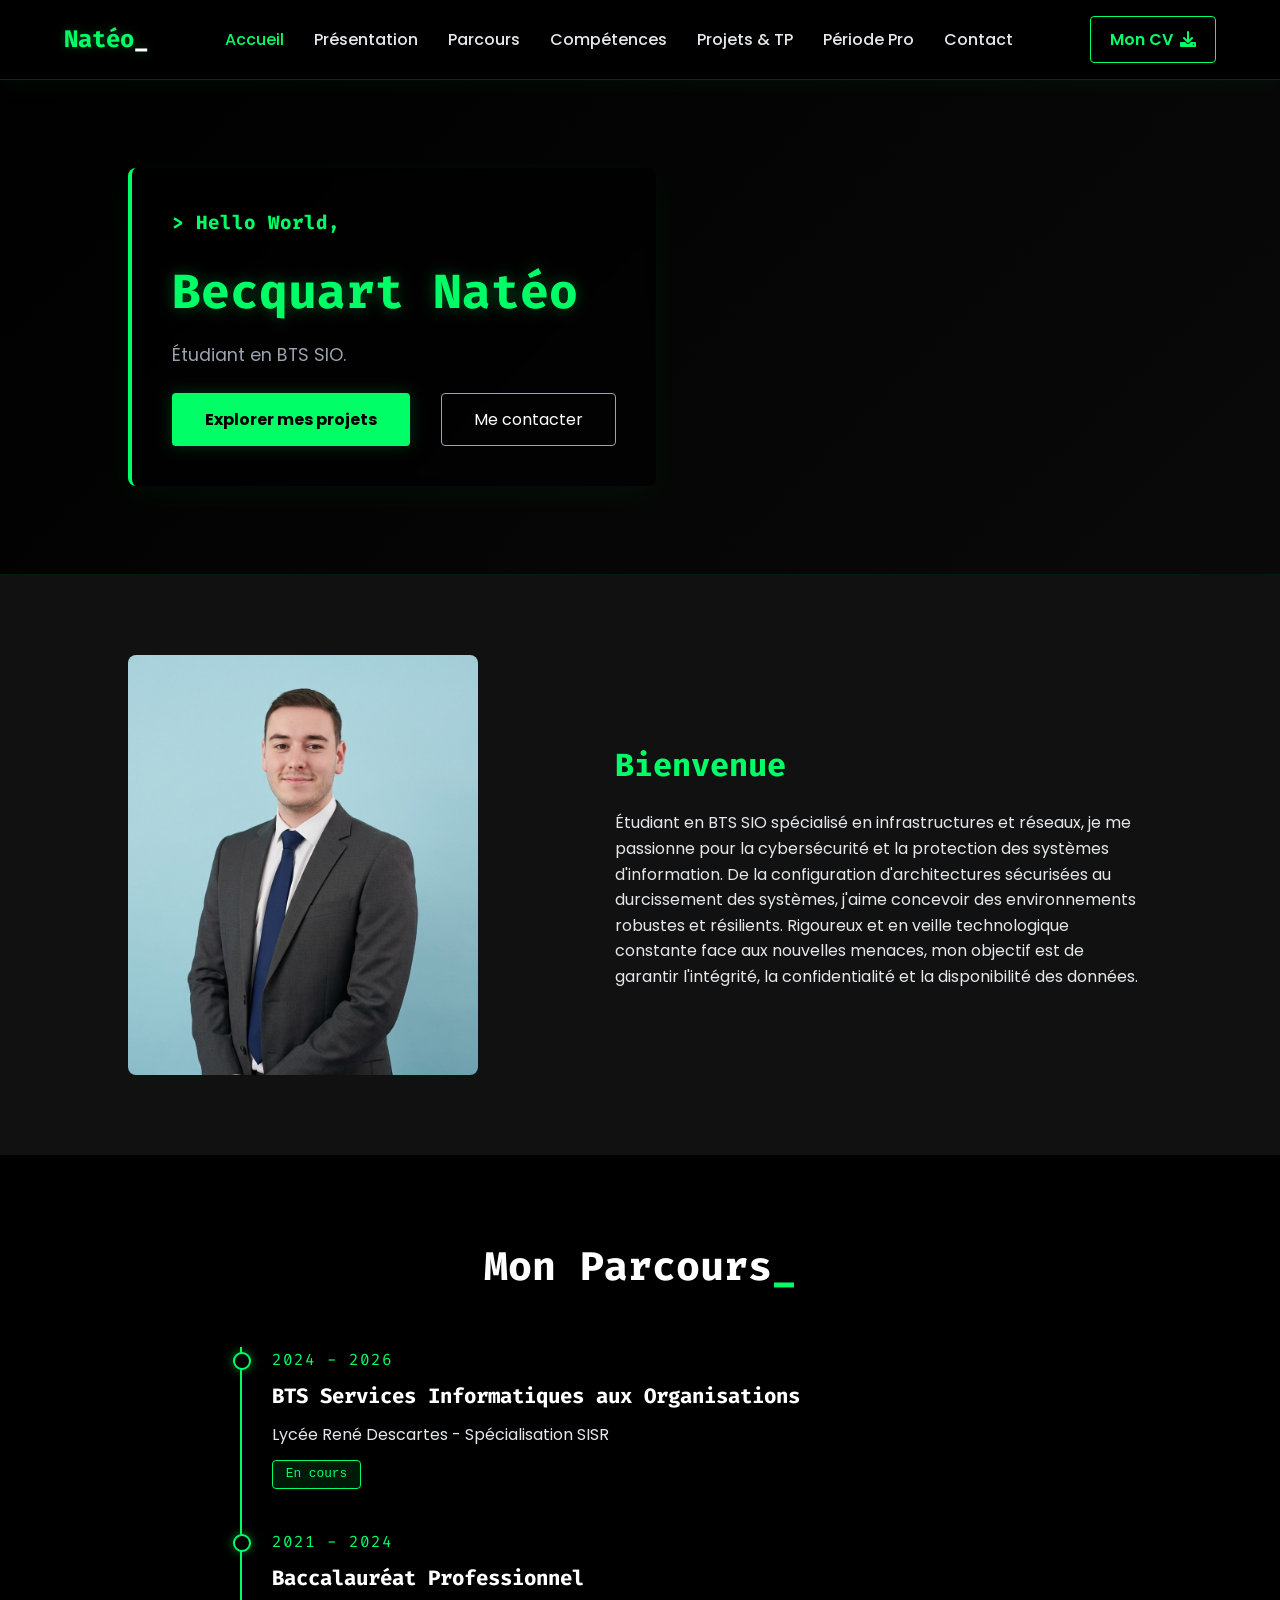
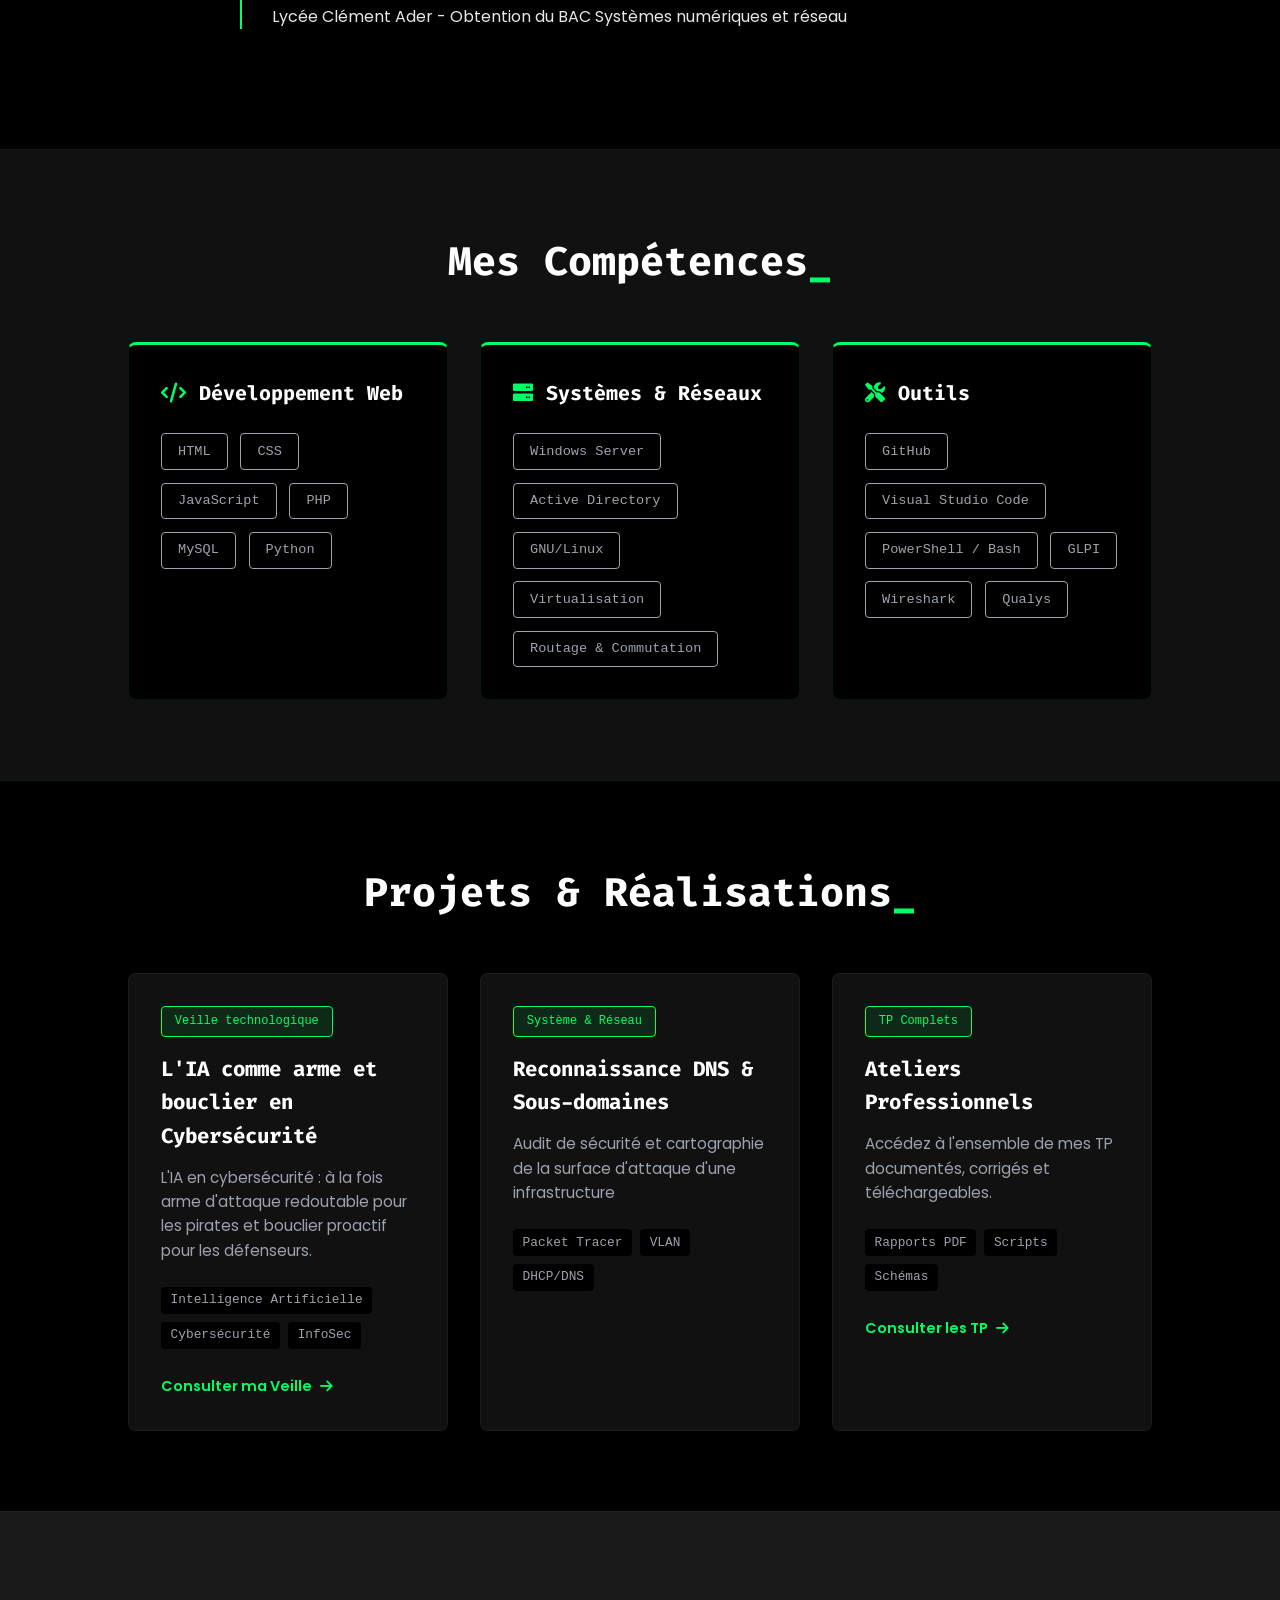
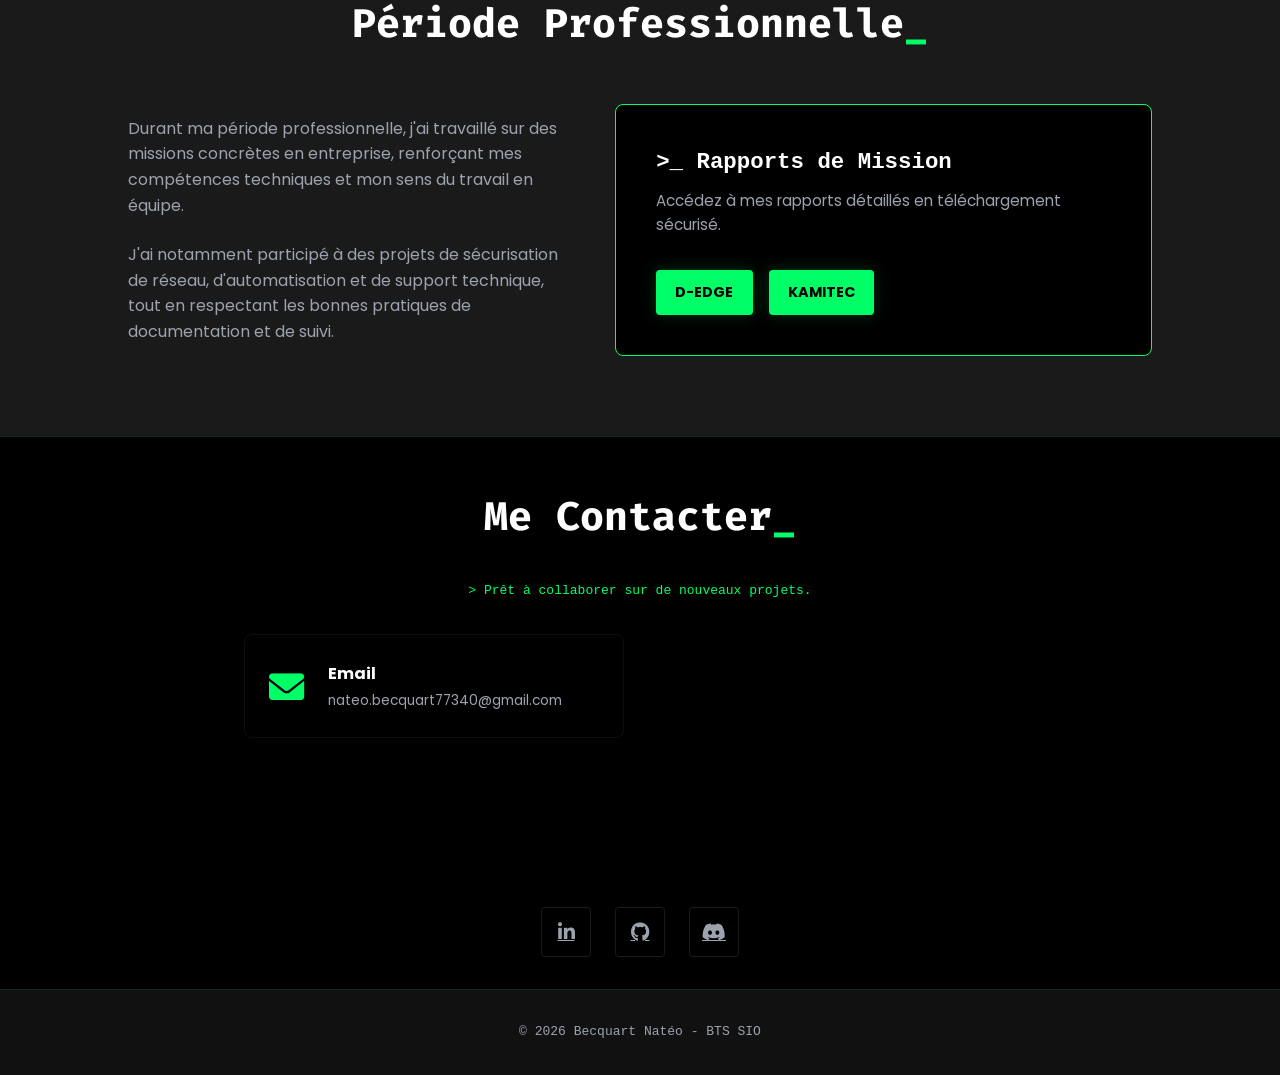
==== commit 590938f7: "update1" ====
--- a/index.html
+++ b/index.html
@@ -35,6 +35,7 @@
                 <li><a href="#parcours">Parcours</a></li>
                 <li><a href="#competences">Compétences</a></li>
                 <li><a href="#projets">Projets & TP</a></li>
+                <li><a href="#periode-professionnelle">Période Pro</a></li>
                 <li><a href="#contact">Contact</a></li>
             </ul>
             <a href="assets/mon_cv.pdf" class="btn-cv" target="_blank" download="Natéo_Becquart_CV.pdf">Mon CV <i class="fas fa-download"></i></a>
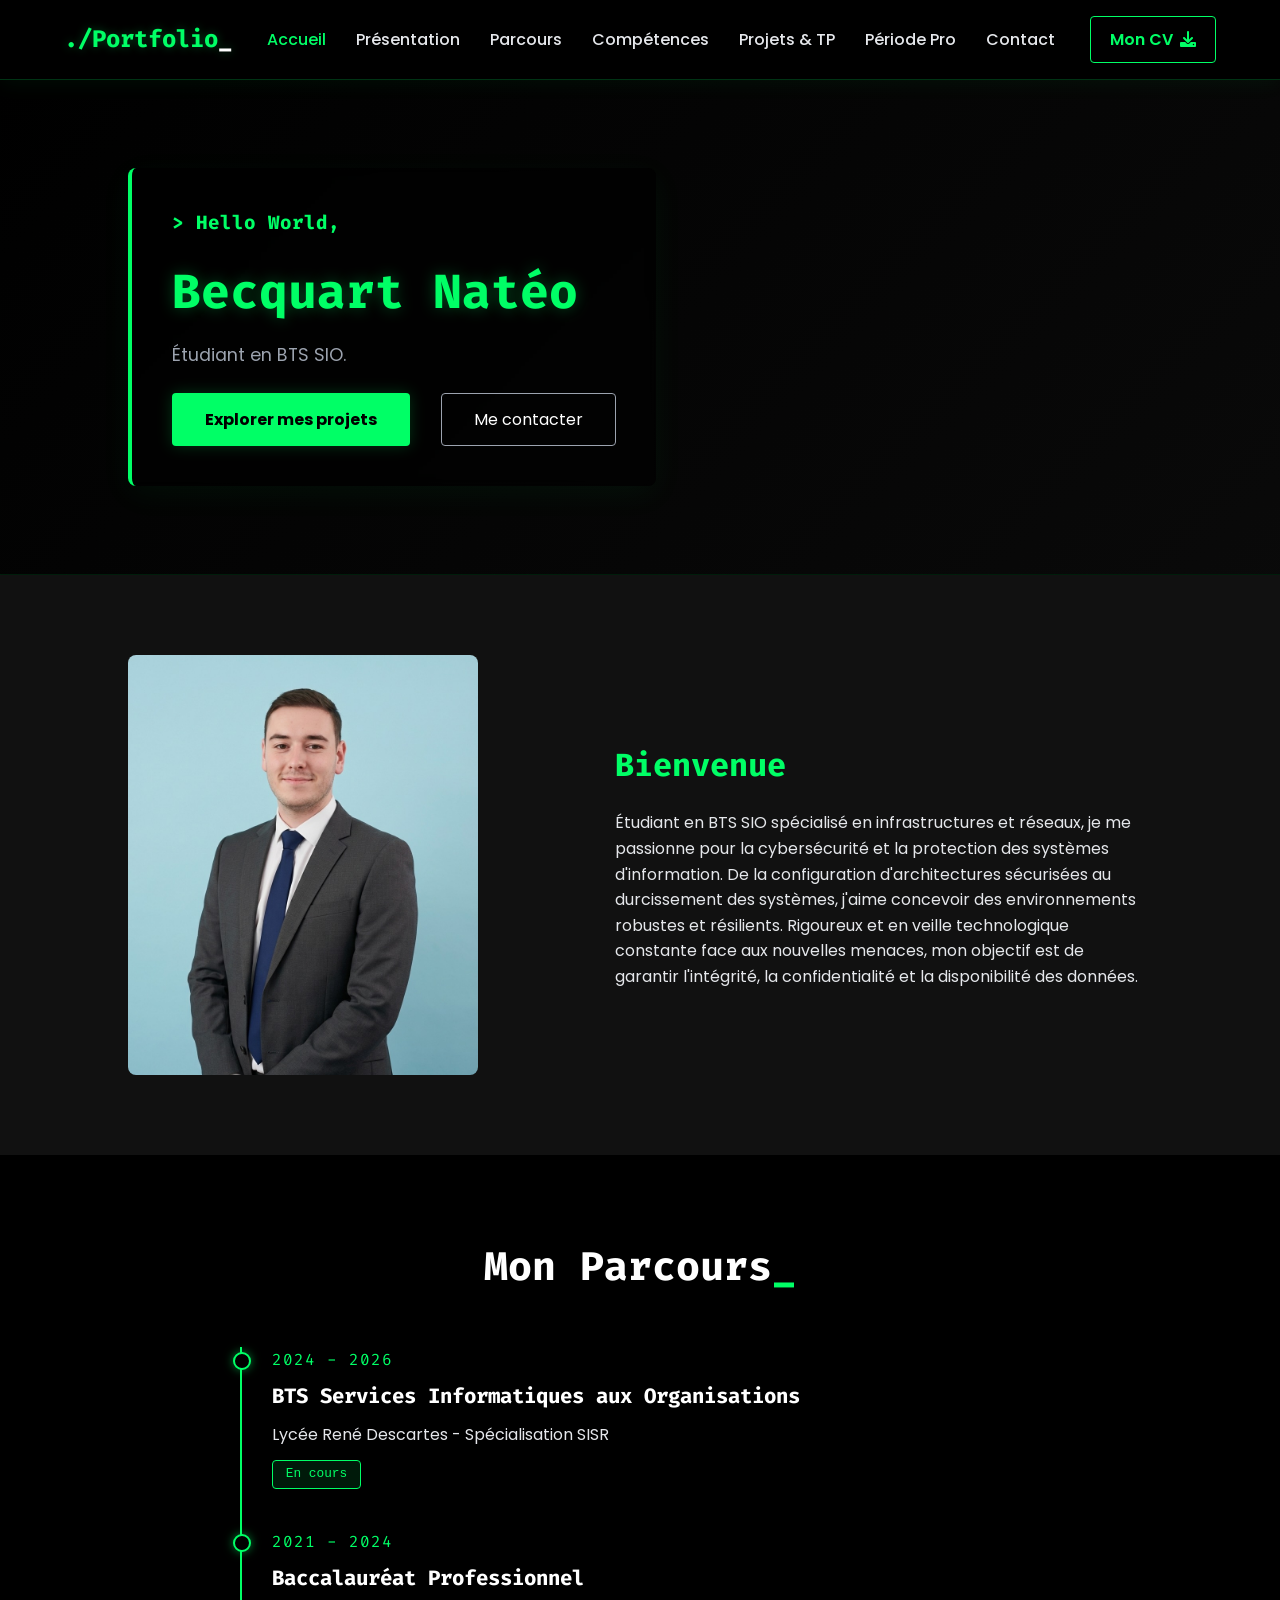
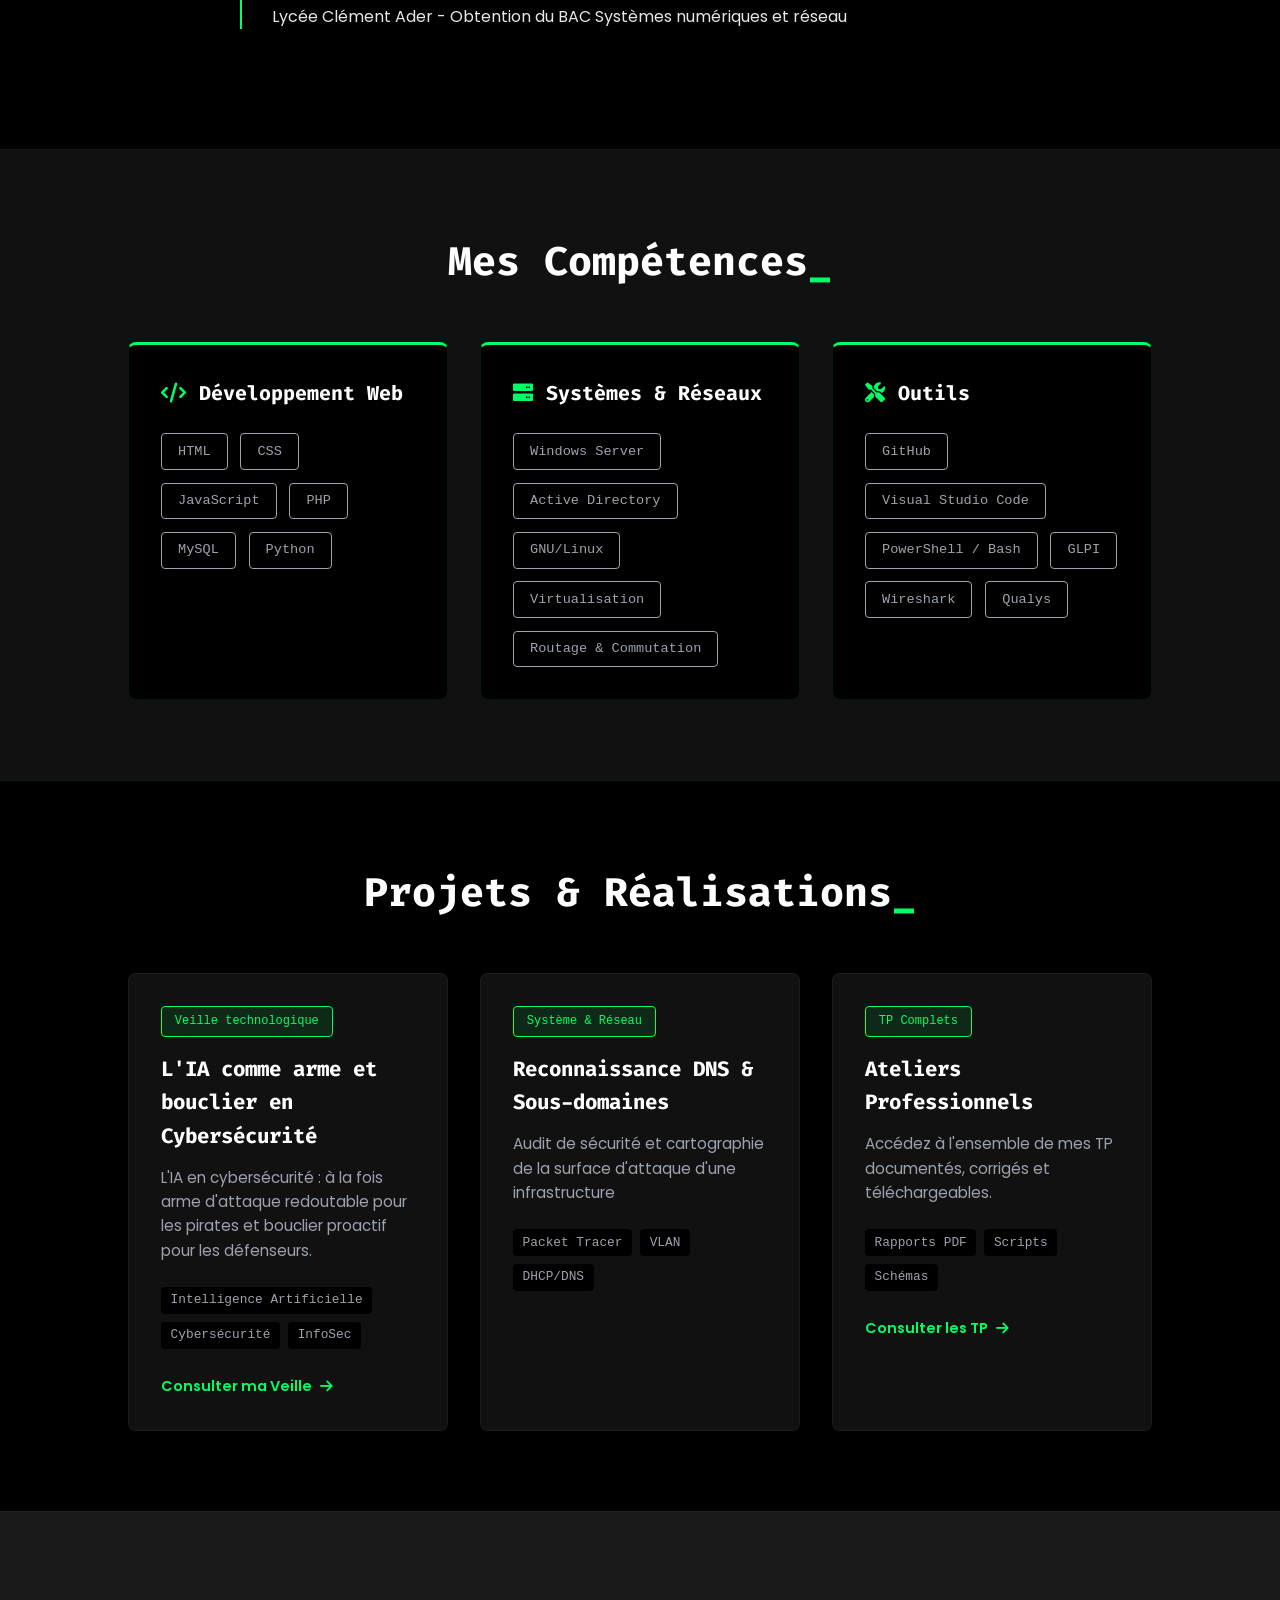
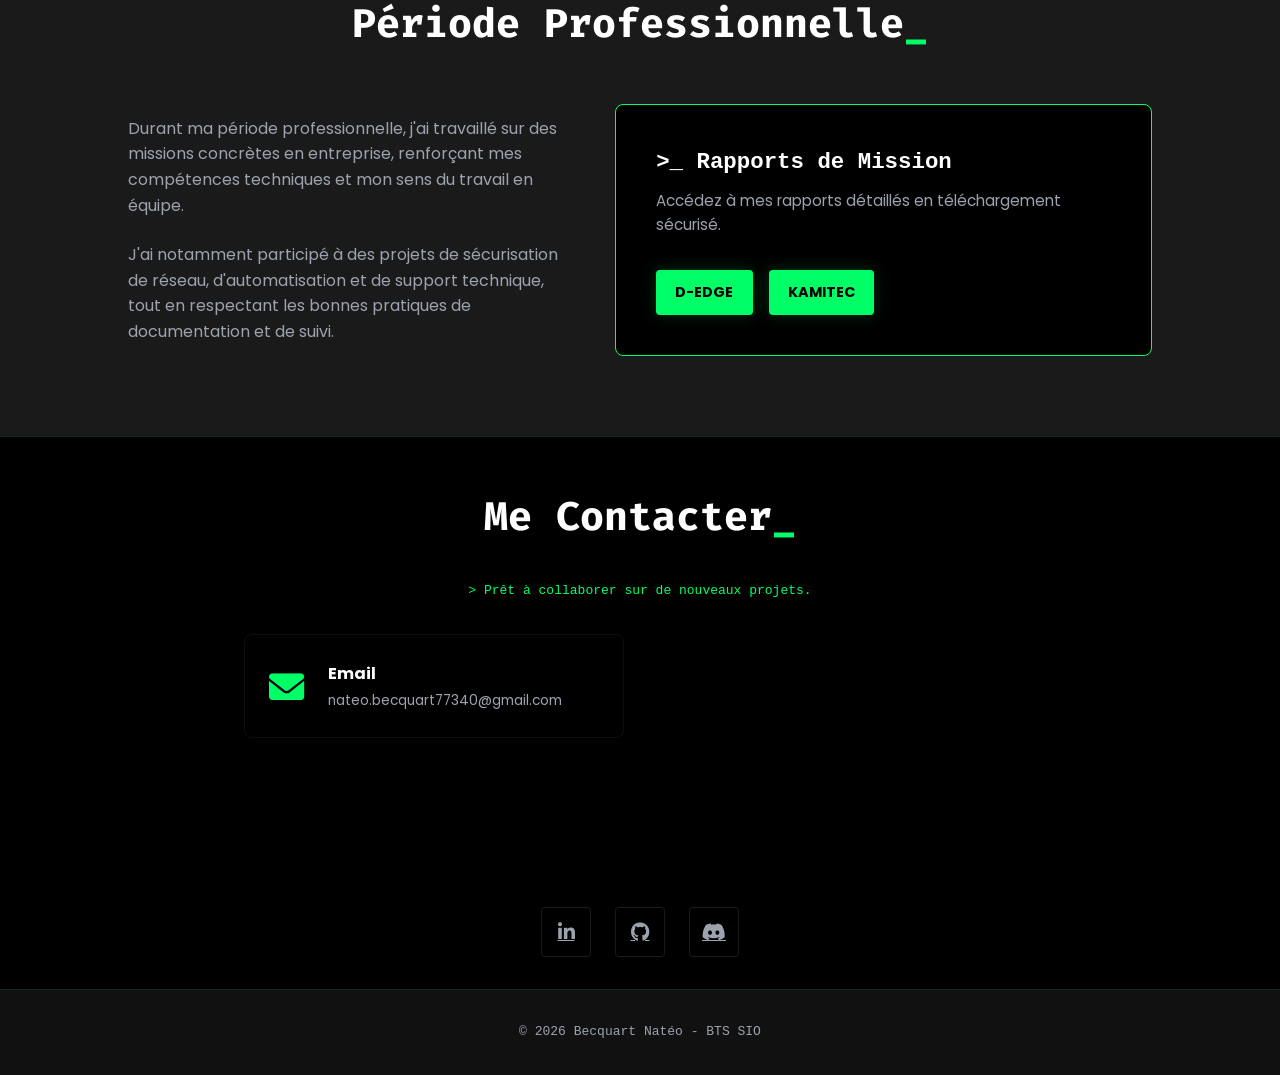
==== commit db9d010d: "updatefinal" ====
--- a/index.html
+++ b/index.html
@@ -28,7 +28,7 @@
 
     <header>
         <nav class="navbar">
-            <div class="logo">Natéo<span class="cursor-blink">_</span></div>
+            <div class="logo">./Portfolio<span class="cursor-blink">_</span></div>
             <ul class="nav-links">
                 <li><a href="#home">Accueil</a></li>
                 <li><a href="#presentation">Présentation</a></li>
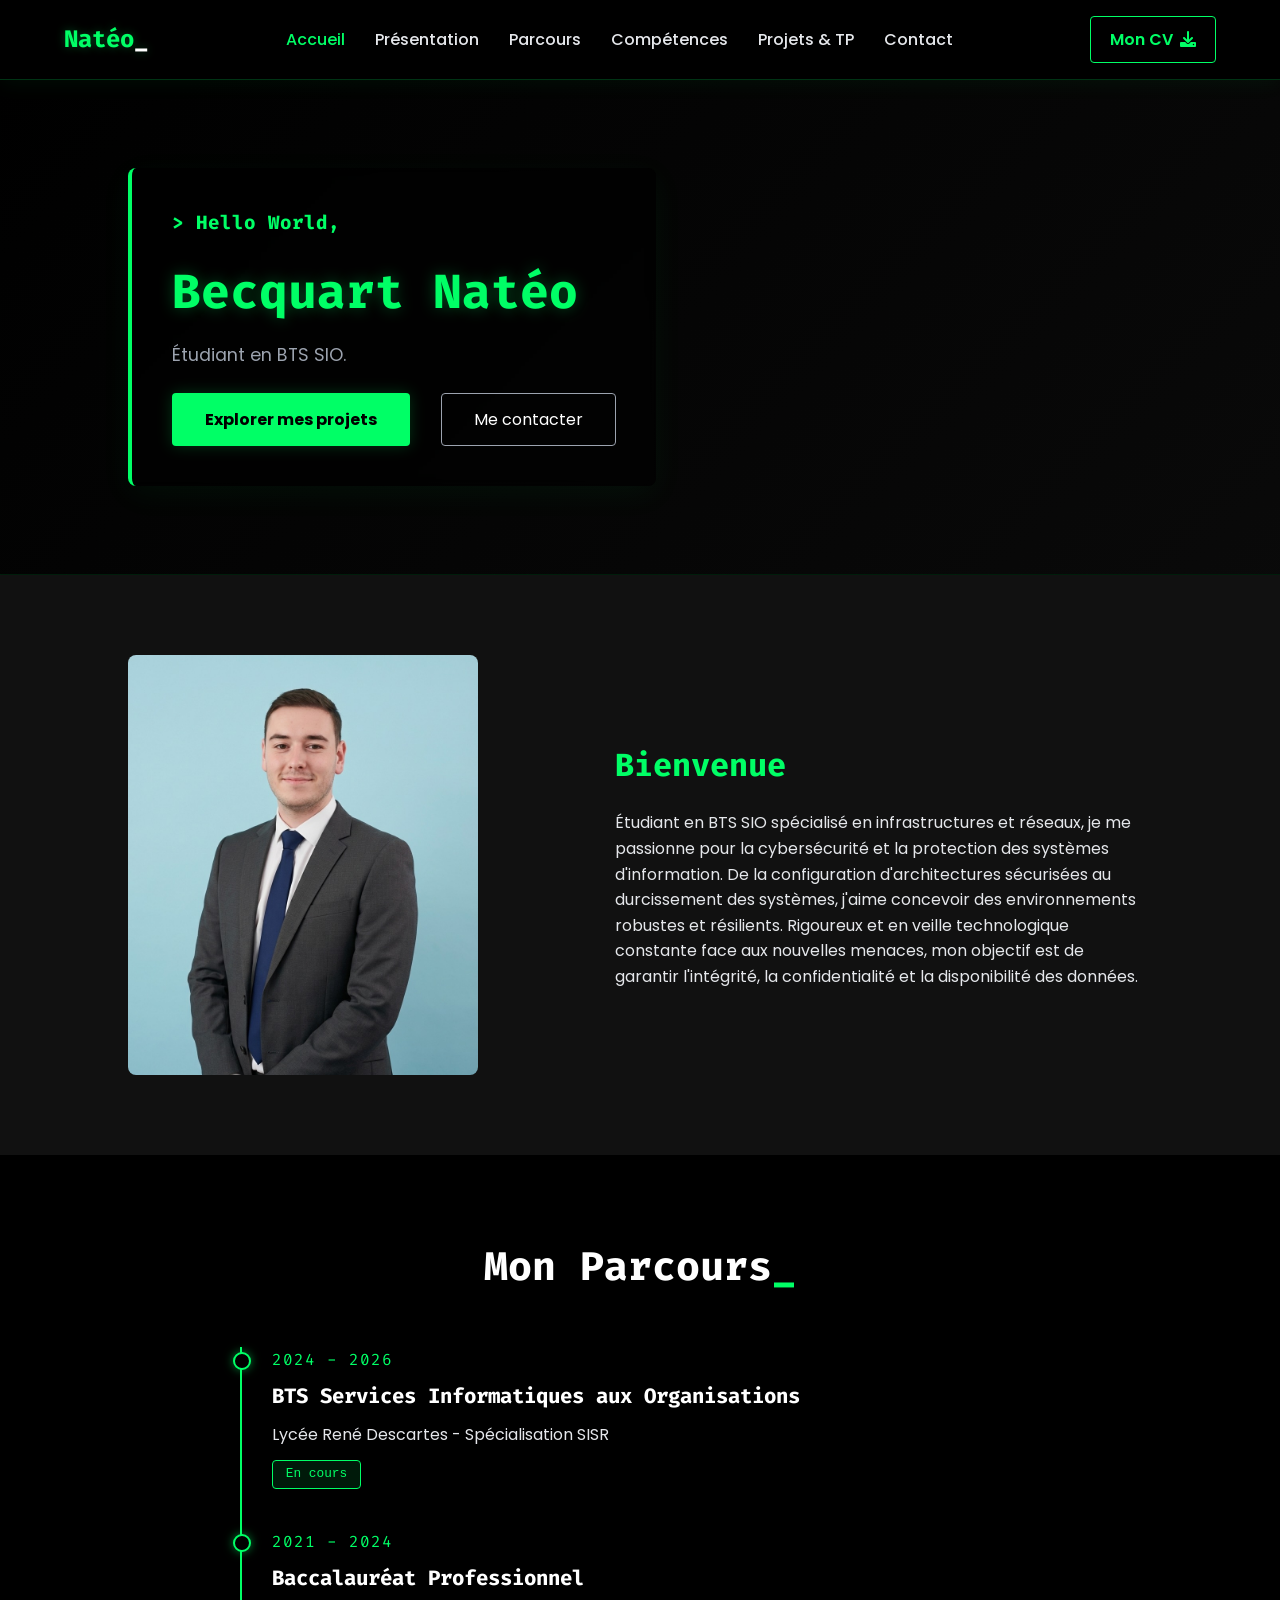
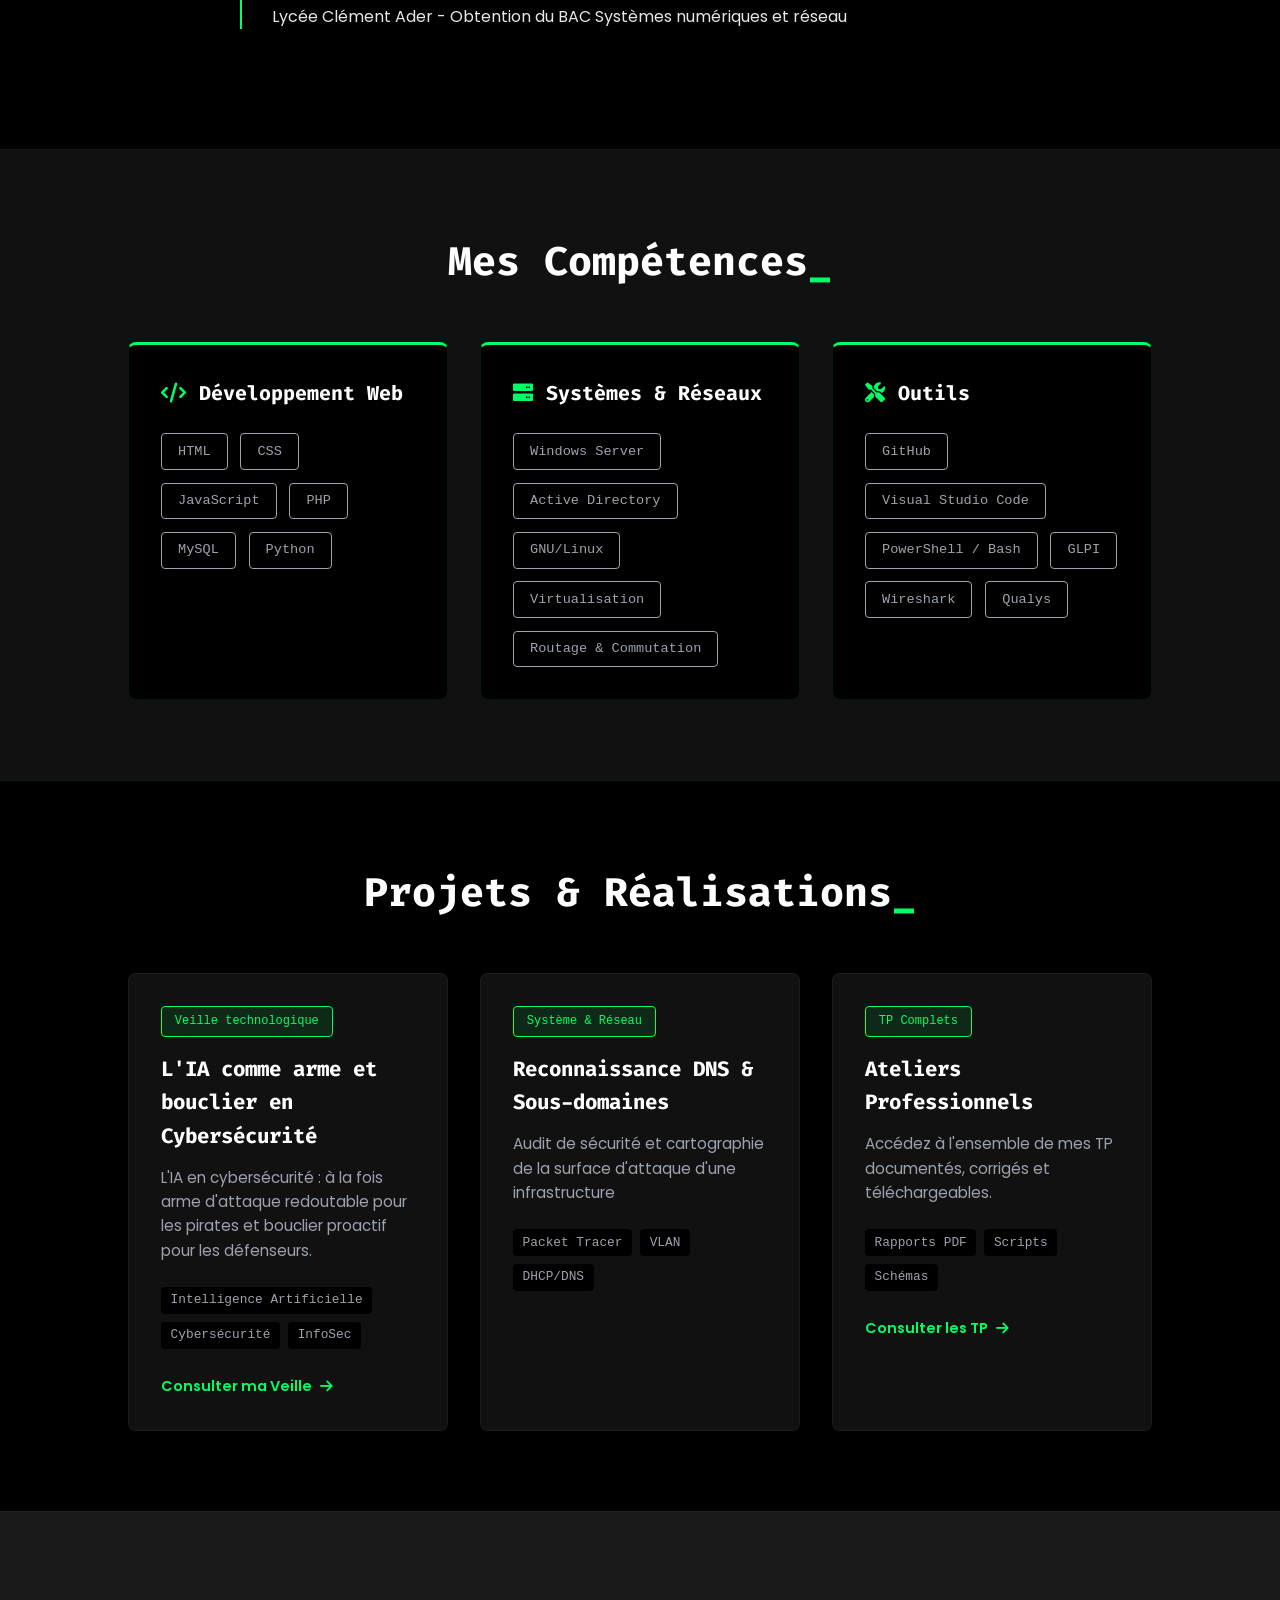
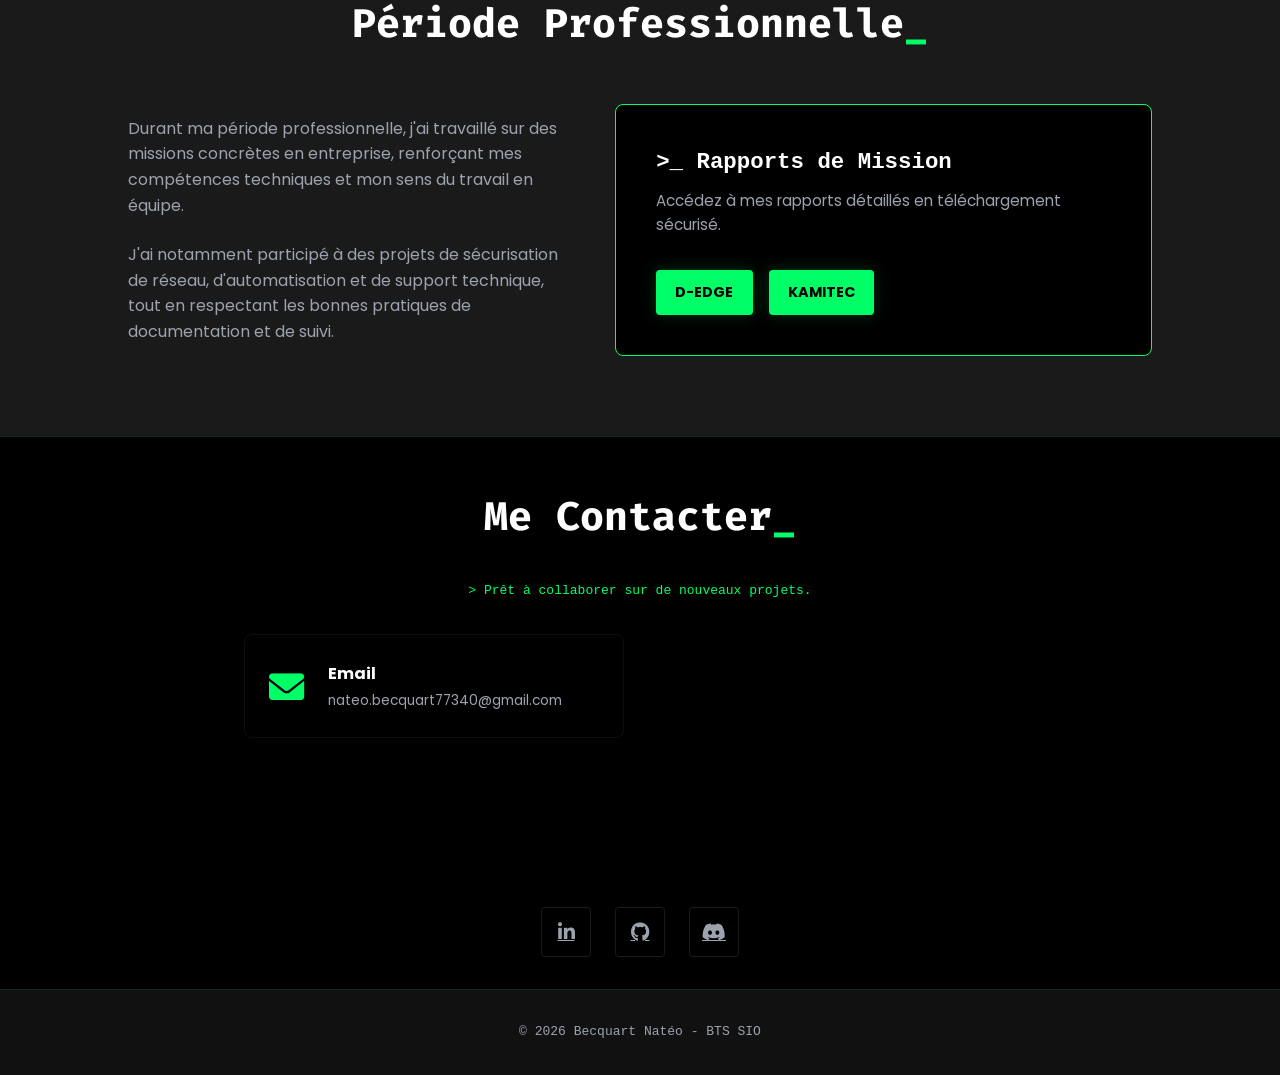
==== commit e248b46f: "Update index.html" ====
--- a/index.html
+++ b/index.html
@@ -28,14 +28,13 @@
 
     <header>
         <nav class="navbar">
-            <div class="logo">./Portfolio<span class="cursor-blink">_</span></div>
+            <div class="logo">Natéo<span class="cursor-blink">_</span></div>
             <ul class="nav-links">
                 <li><a href="#home">Accueil</a></li>
                 <li><a href="#presentation">Présentation</a></li>
                 <li><a href="#parcours">Parcours</a></li>
                 <li><a href="#competences">Compétences</a></li>
                 <li><a href="#projets">Projets & TP</a></li>
-                <li><a href="#periode-professionnelle">Période Pro</a></li>
                 <li><a href="#contact">Contact</a></li>
             </ul>
             <a href="assets/mon_cv.pdf" class="btn-cv" target="_blank" download="Natéo_Becquart_CV.pdf">Mon CV <i class="fas fa-download"></i></a>
@@ -193,9 +192,9 @@
                 <p style="color: var(--text-light); margin-bottom: 2rem; font-size: 0.95rem;">Accédez à mes rapports détaillés en téléchargement sécurisé.</p>
 
                 <div style="display: flex; gap: 1rem; flex-wrap: wrap;">
-                    <a href="assets/rapport_reseau.pdf" class="btn-primary" target="_blank" download="Rapport_Reseau.pdf" style="margin: 0; padding: 0.7rem 1.2rem; font-size: 0.9rem;">D-EDGE</a>
-                    <a href="assets/rapport_cyber.pdf" class="btn-primary" target="_blank" download="Rapport_Cyber.pdf" style="margin: 0; padding: 0.7rem 1.2rem; font-size: 0.9rem;">KAMITEC</a>
-                </div>
+                    <a href="assets/rapport_cyber.pdf" class="btn-primary" target="_blank" download="Rapport_Reseau.pdf" style="margin: 0; padding: 0.7rem 1.2rem; font-size: 0.9rem;">D-EDGE</a>
+                    <a href="assets/rapport_reseau.pdf" class="btn-primary" target="_blank" download="Rapport_Cyber.pdf" style="margin: 0; padding: 0.7rem 1.2rem; font-size: 0.9rem;">KAMITEC</a>
+                </div>    
             </div>
 
         </div>
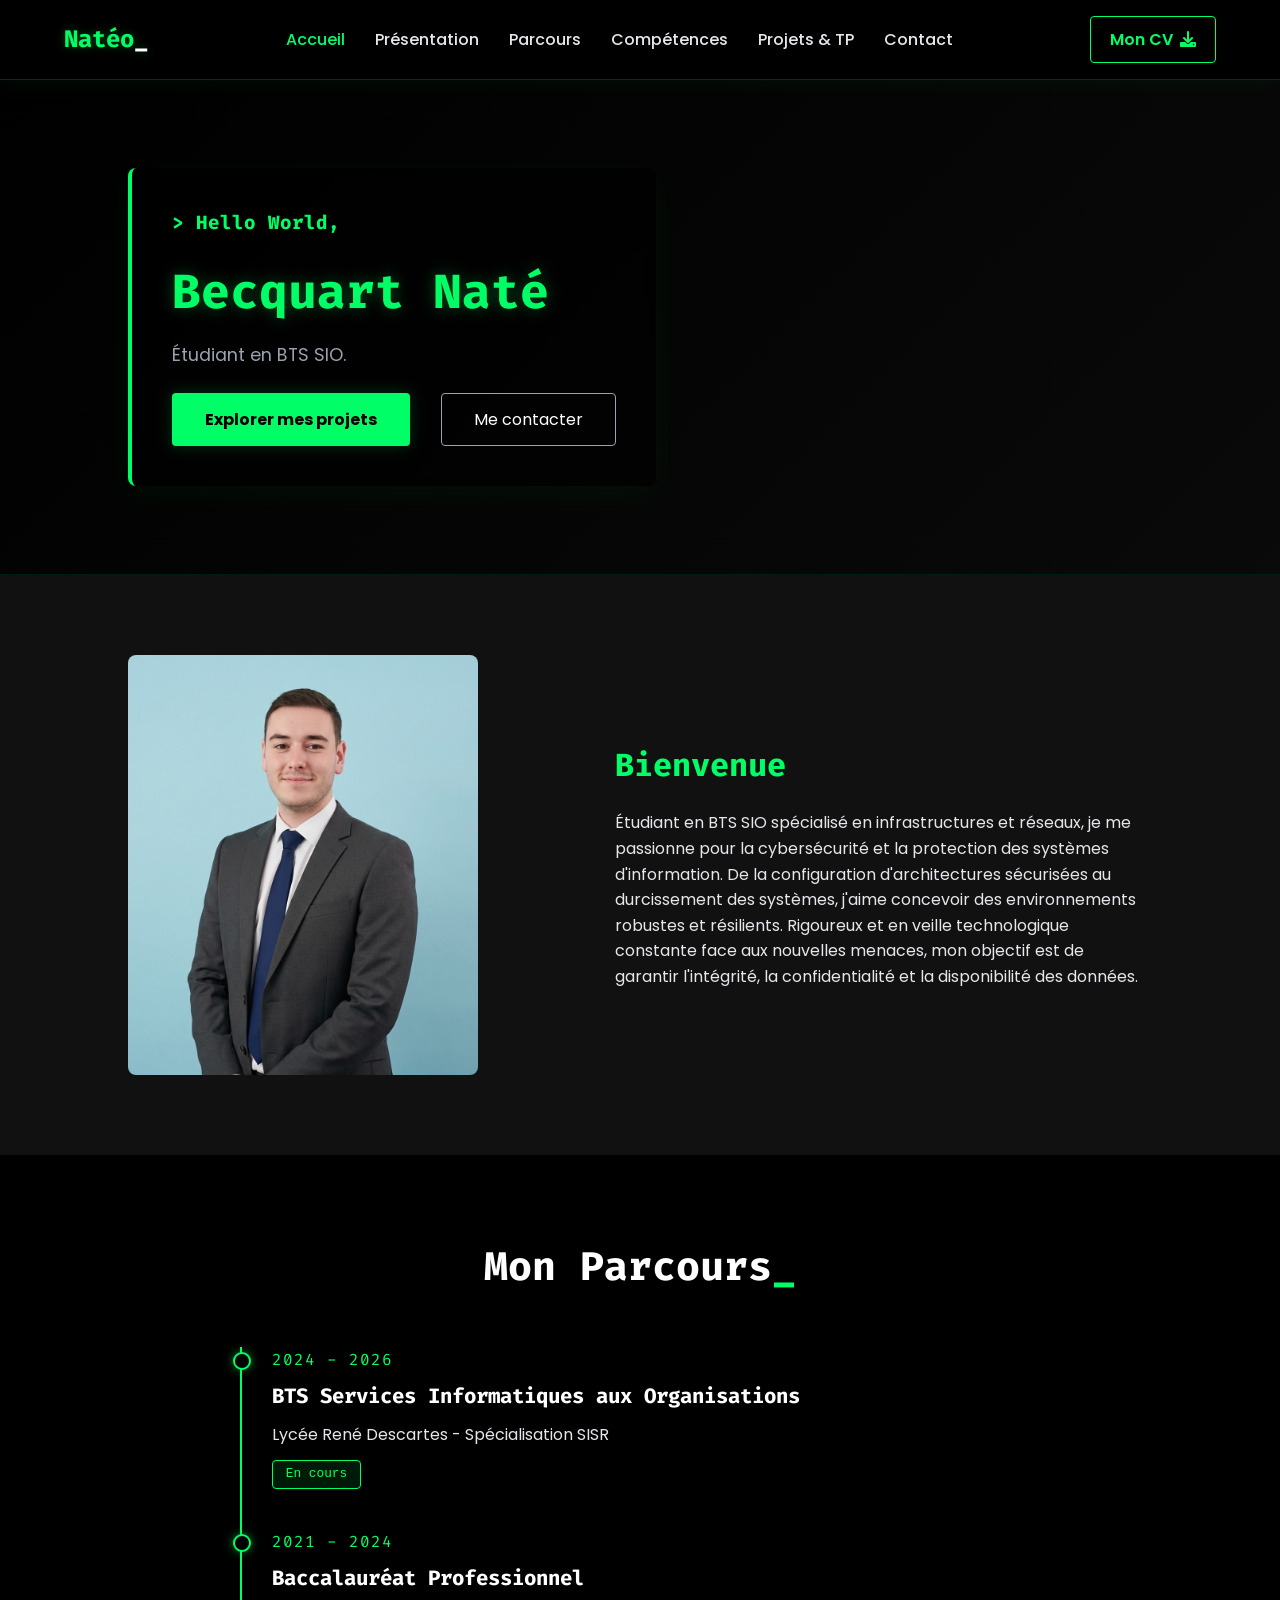
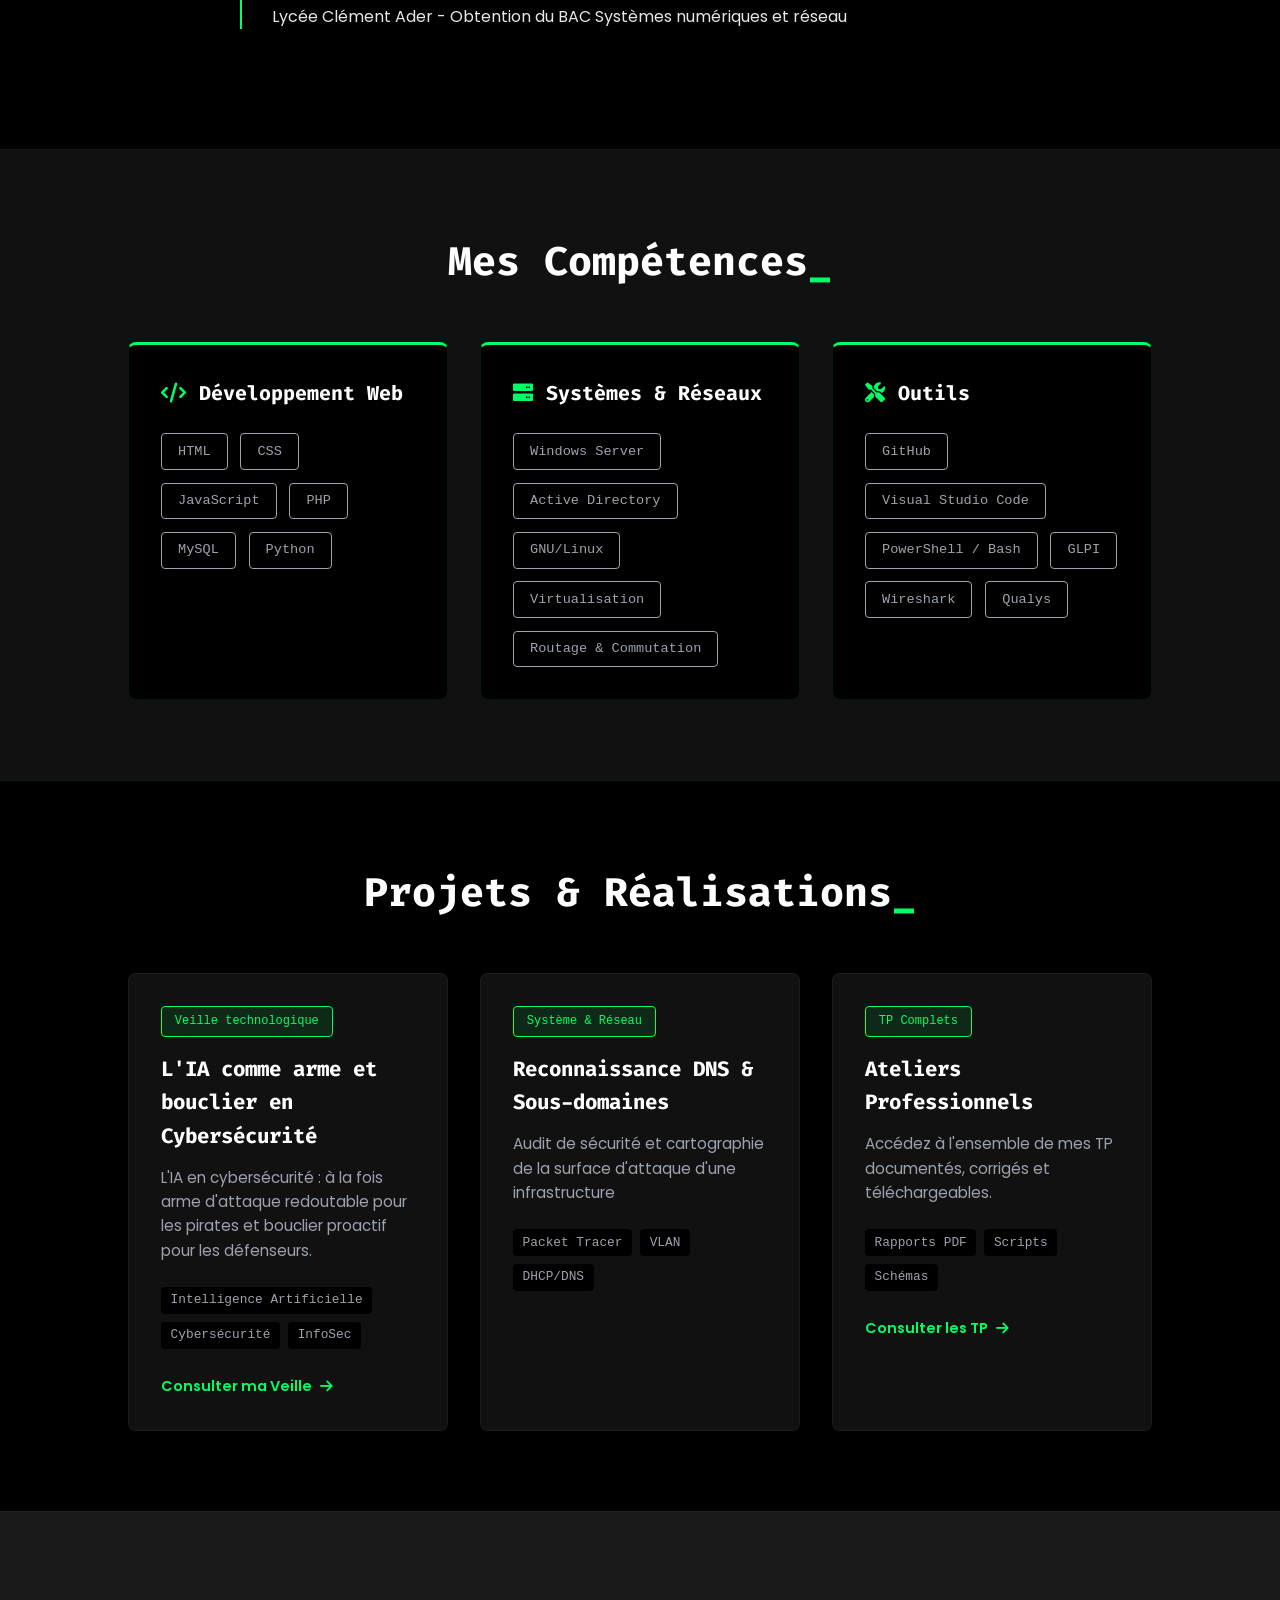
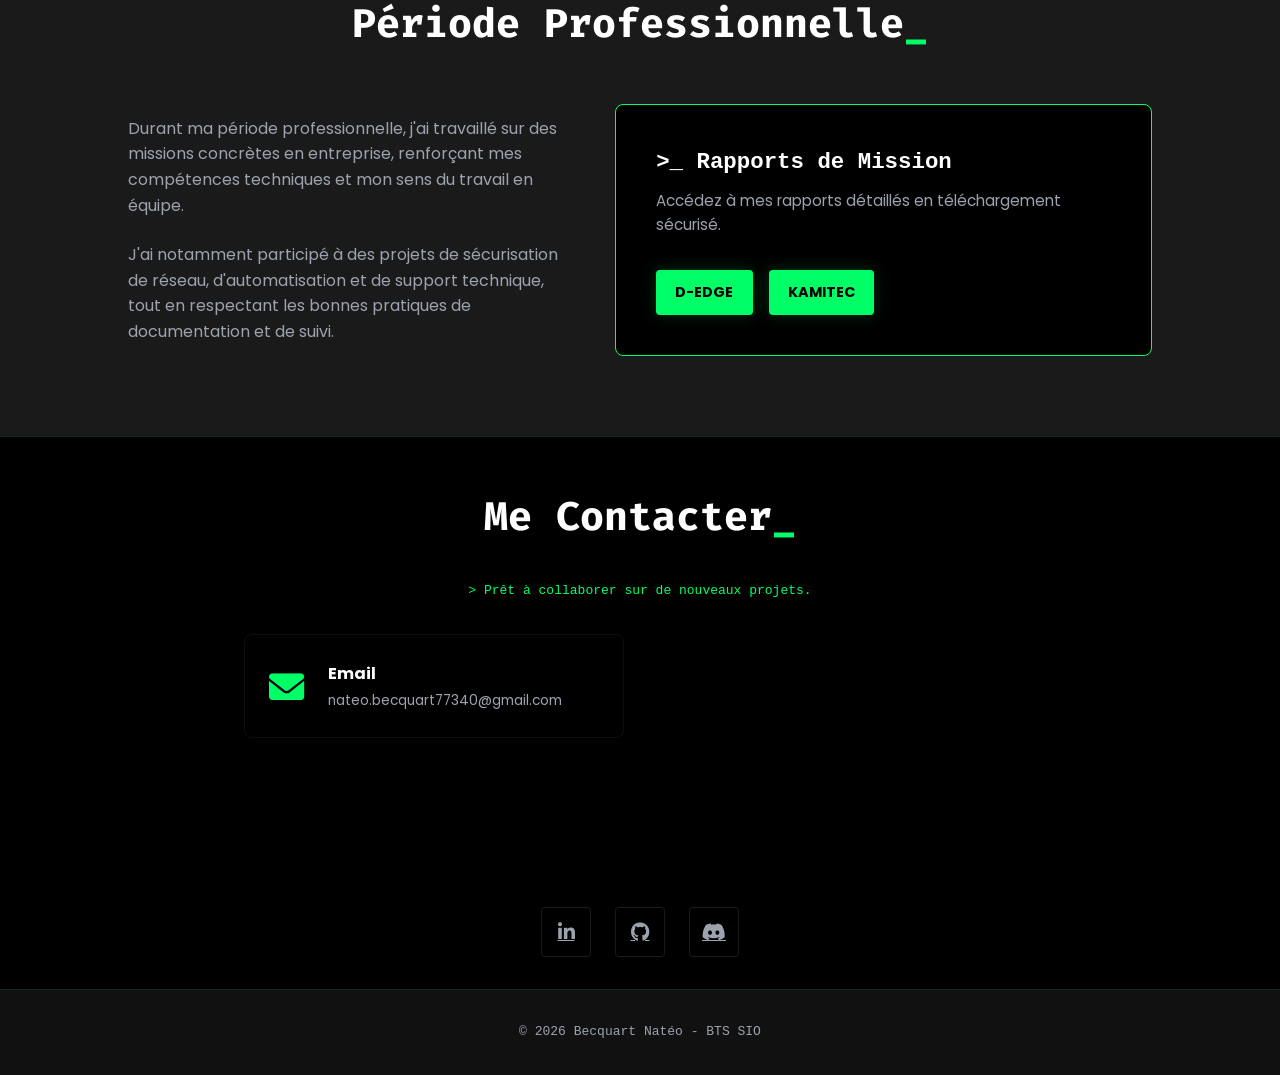
==== commit 6c53cfff: "Update download filename for D-EDGE report" ====
--- a/index.html
+++ b/index.html
@@ -192,7 +192,7 @@
                 <p style="color: var(--text-light); margin-bottom: 2rem; font-size: 0.95rem;">Accédez à mes rapports détaillés en téléchargement sécurisé.</p>
 
                 <div style="display: flex; gap: 1rem; flex-wrap: wrap;">
-                    <a href="assets/rapport_cyber.pdf" class="btn-primary" target="_blank" download="Rapport_Reseau.pdf" style="margin: 0; padding: 0.7rem 1.2rem; font-size: 0.9rem;">D-EDGE</a>
+                    <a href="assets/rapport_cyber.pdf" class="btn-primary" target="_blank" download="Rapport_de_stage_D-EDGE.pdf" style="margin: 0; padding: 0.7rem 1.2rem; font-size: 0.9rem;">D-EDGE</a>
                     <a href="assets/rapport_reseau.pdf" class="btn-primary" target="_blank" download="Rapport_Cyber.pdf" style="margin: 0; padding: 0.7rem 1.2rem; font-size: 0.9rem;">KAMITEC</a>
                 </div>    
             </div>
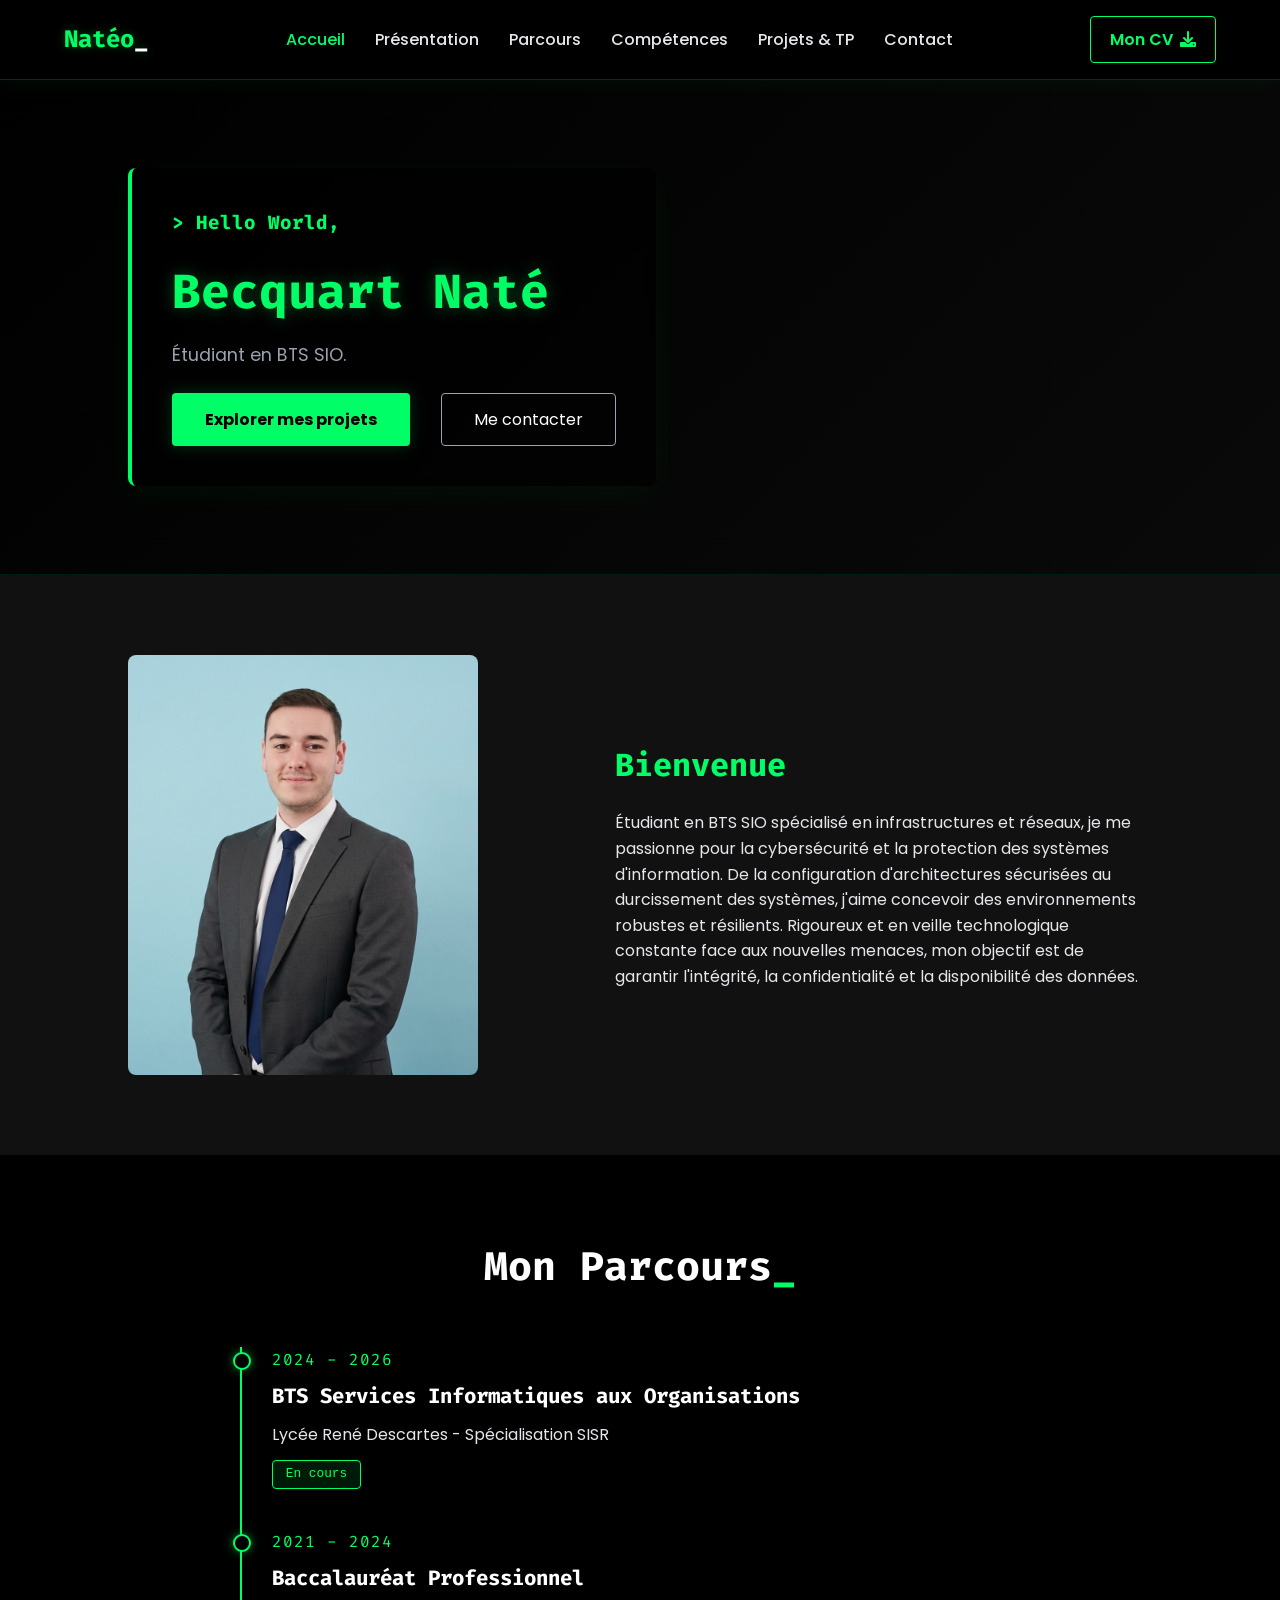
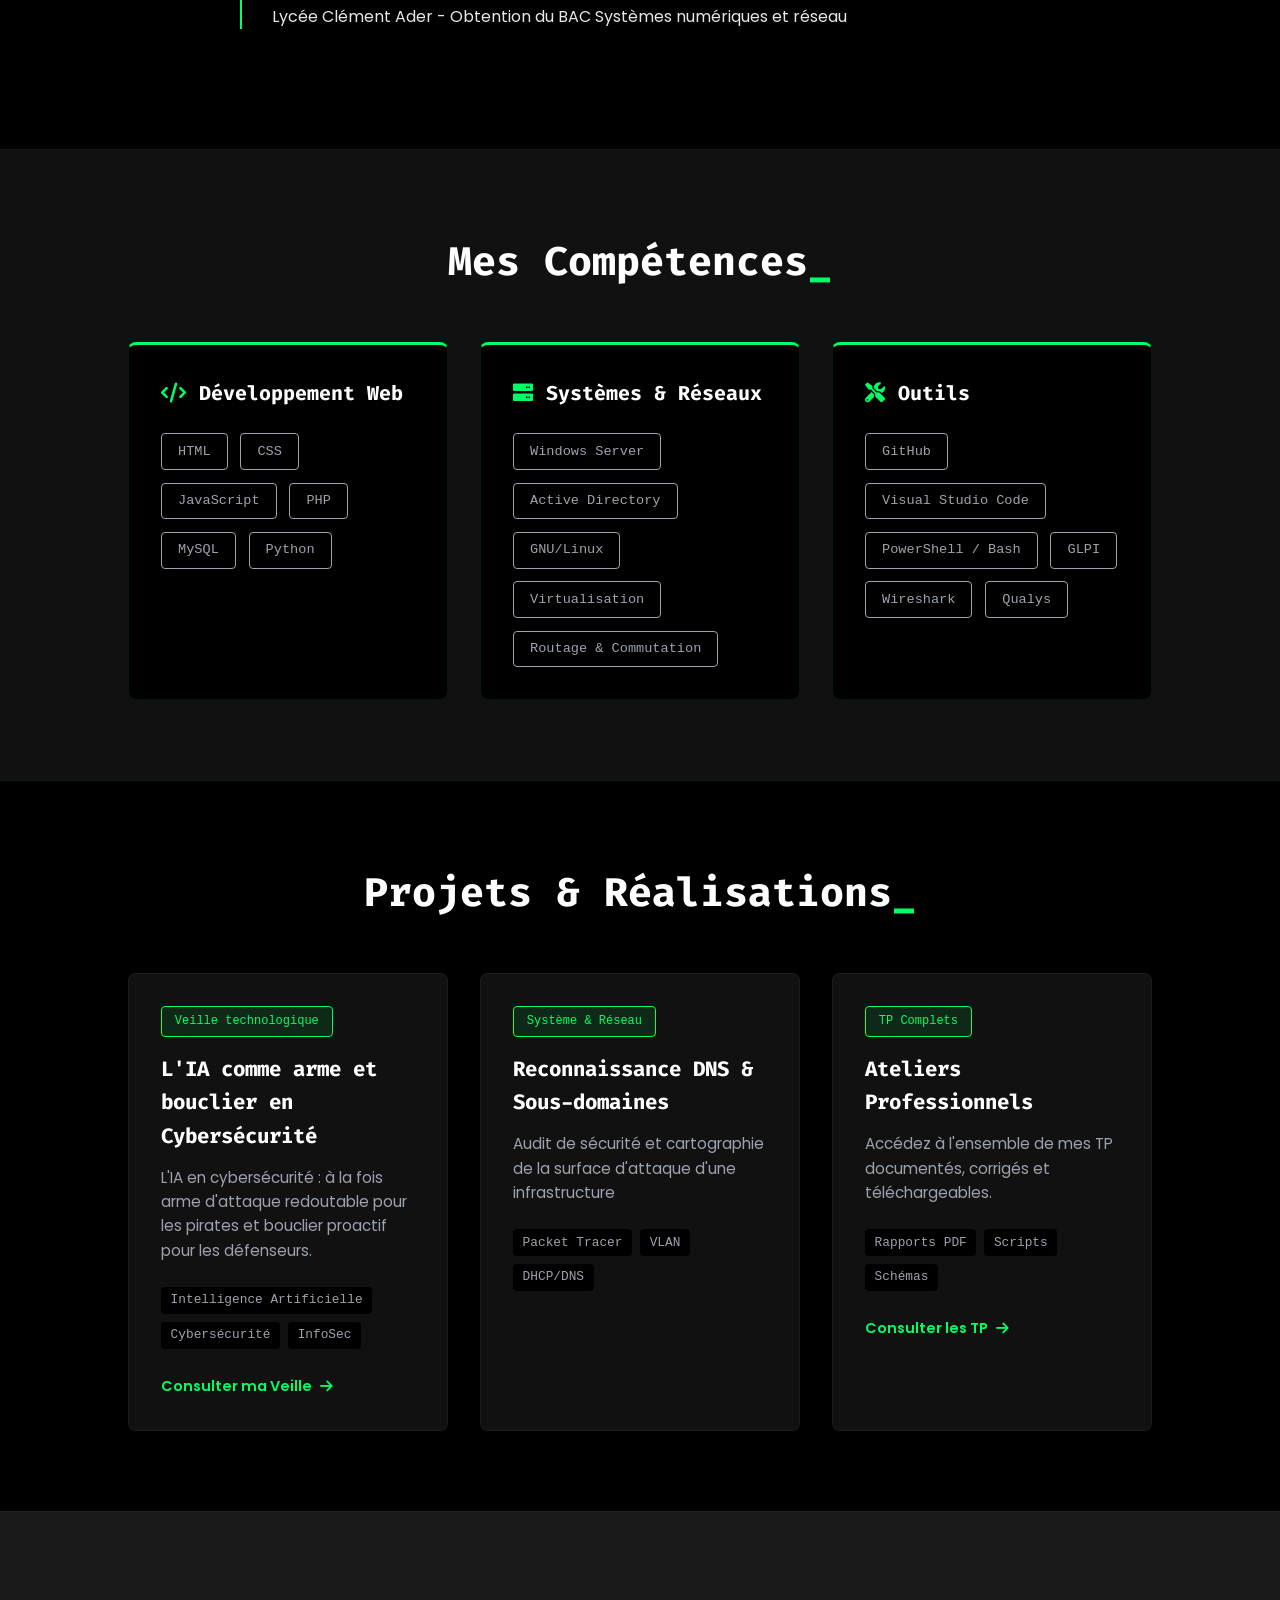
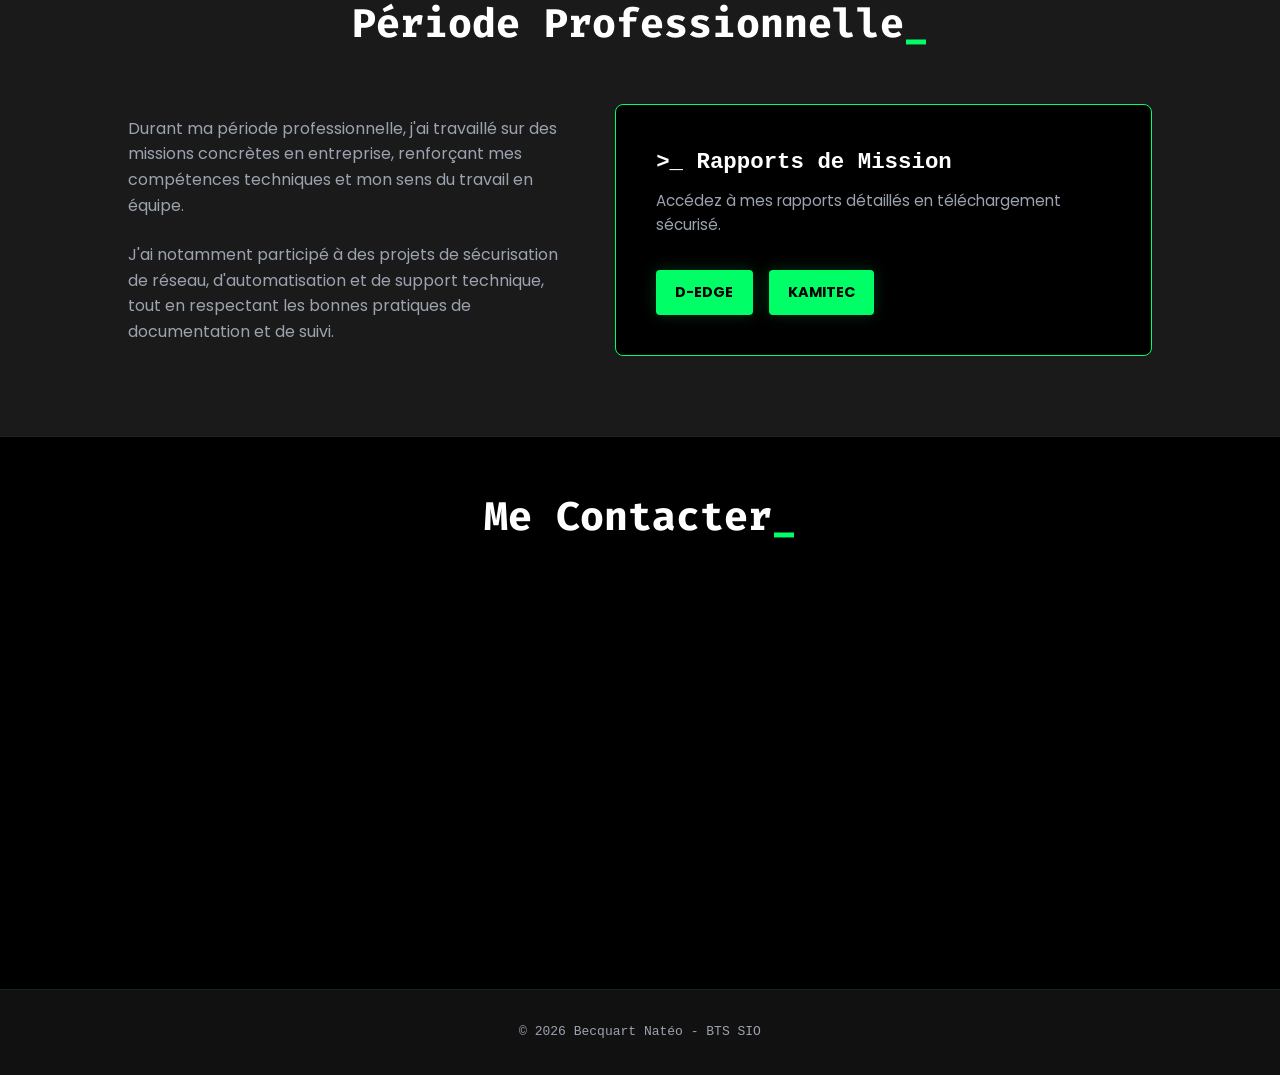
==== commit 2f4afe9f: "Fix link to D-EDGE report PDF file" ====
--- a/index.html
+++ b/index.html
@@ -192,7 +192,7 @@
                 <p style="color: var(--text-light); margin-bottom: 2rem; font-size: 0.95rem;">Accédez à mes rapports détaillés en téléchargement sécurisé.</p>
 
                 <div style="display: flex; gap: 1rem; flex-wrap: wrap;">
-                    <a href="assets/rapport_cyber.pdf" class="btn-primary" target="_blank" download="Rapport_de_stage_D-EDGE.pdf" style="margin: 0; padding: 0.7rem 1.2rem; font-size: 0.9rem;">D-EDGE</a>
+                    <a href="assets/Rapport_de_stage_D-EDGE.pdf" class="btn-primary" target="_blank" download="Rapport_de_stage_D-EDGE.pdf" style="margin: 0; padding: 0.7rem 1.2rem; font-size: 0.9rem;">D-EDGE</a>
                     <a href="assets/rapport_reseau.pdf" class="btn-primary" target="_blank" download="Rapport_Cyber.pdf" style="margin: 0; padding: 0.7rem 1.2rem; font-size: 0.9rem;">KAMITEC</a>
                 </div>    
             </div>
